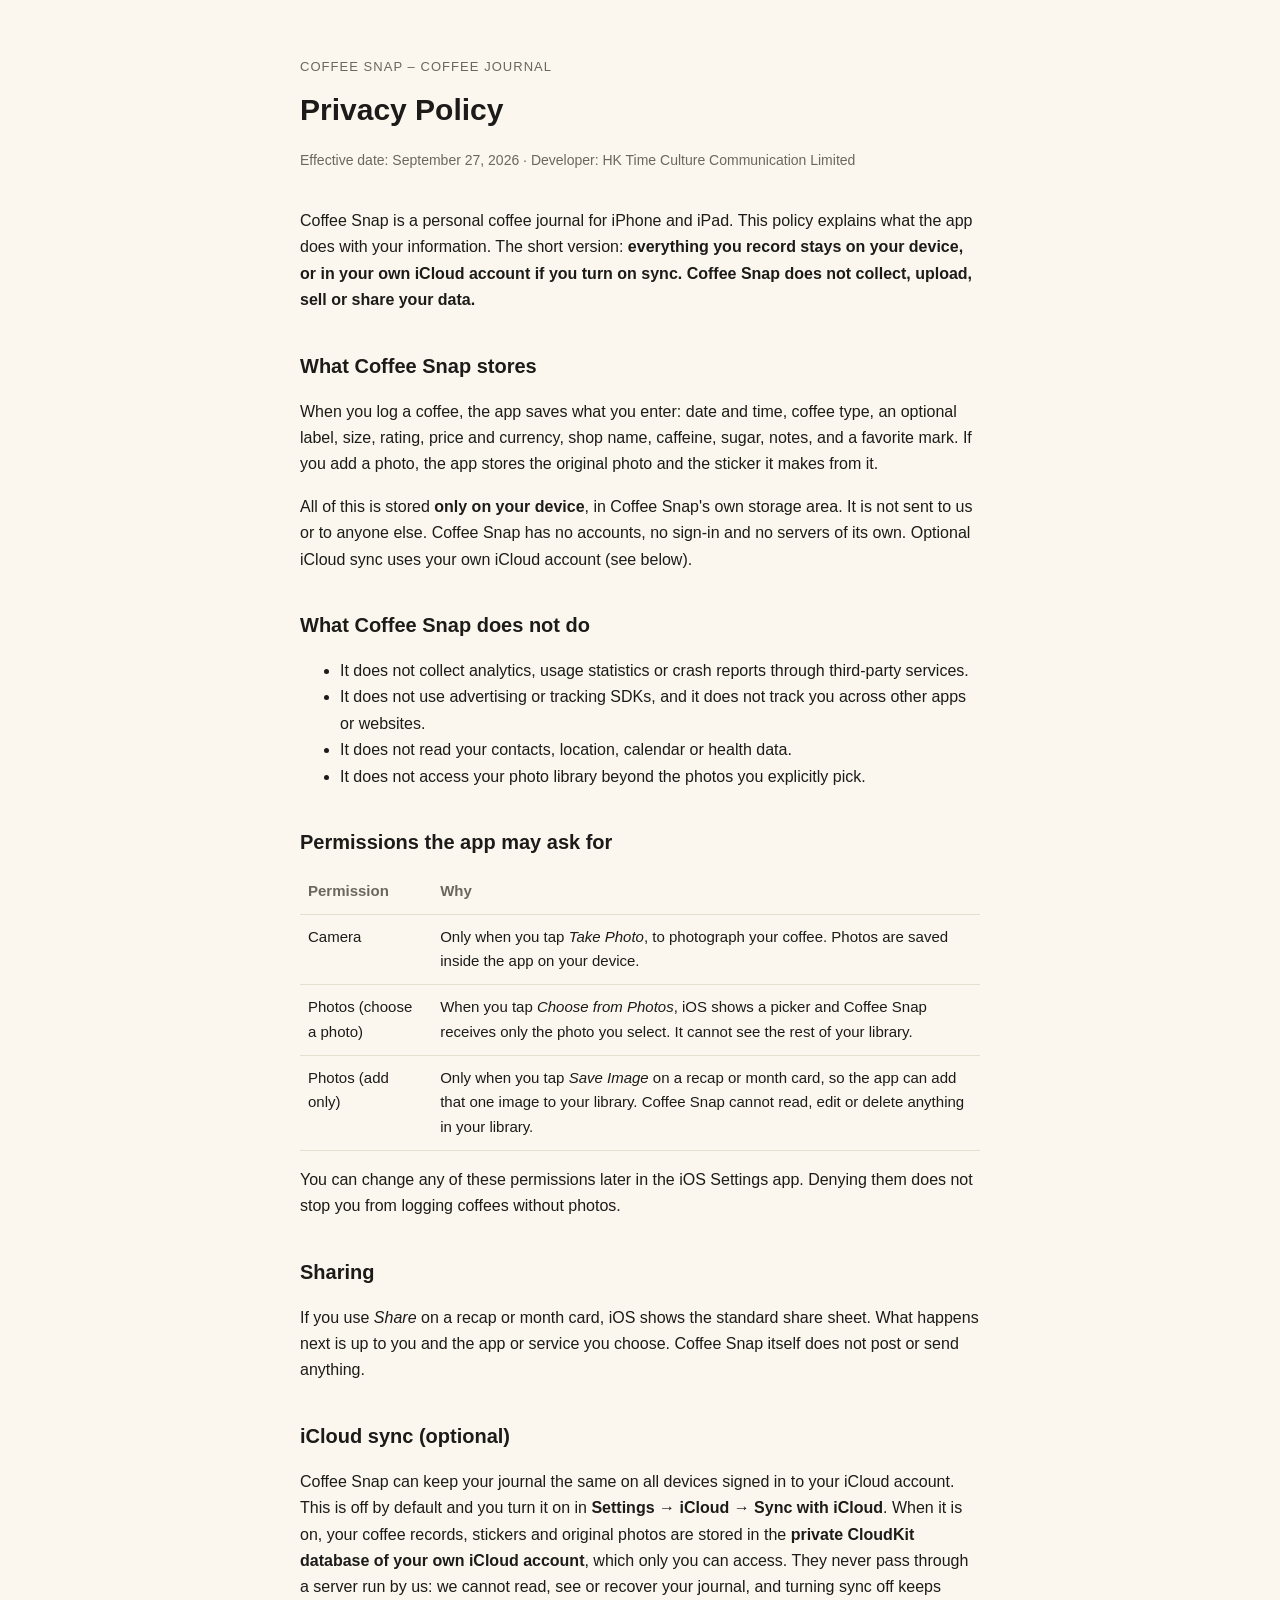
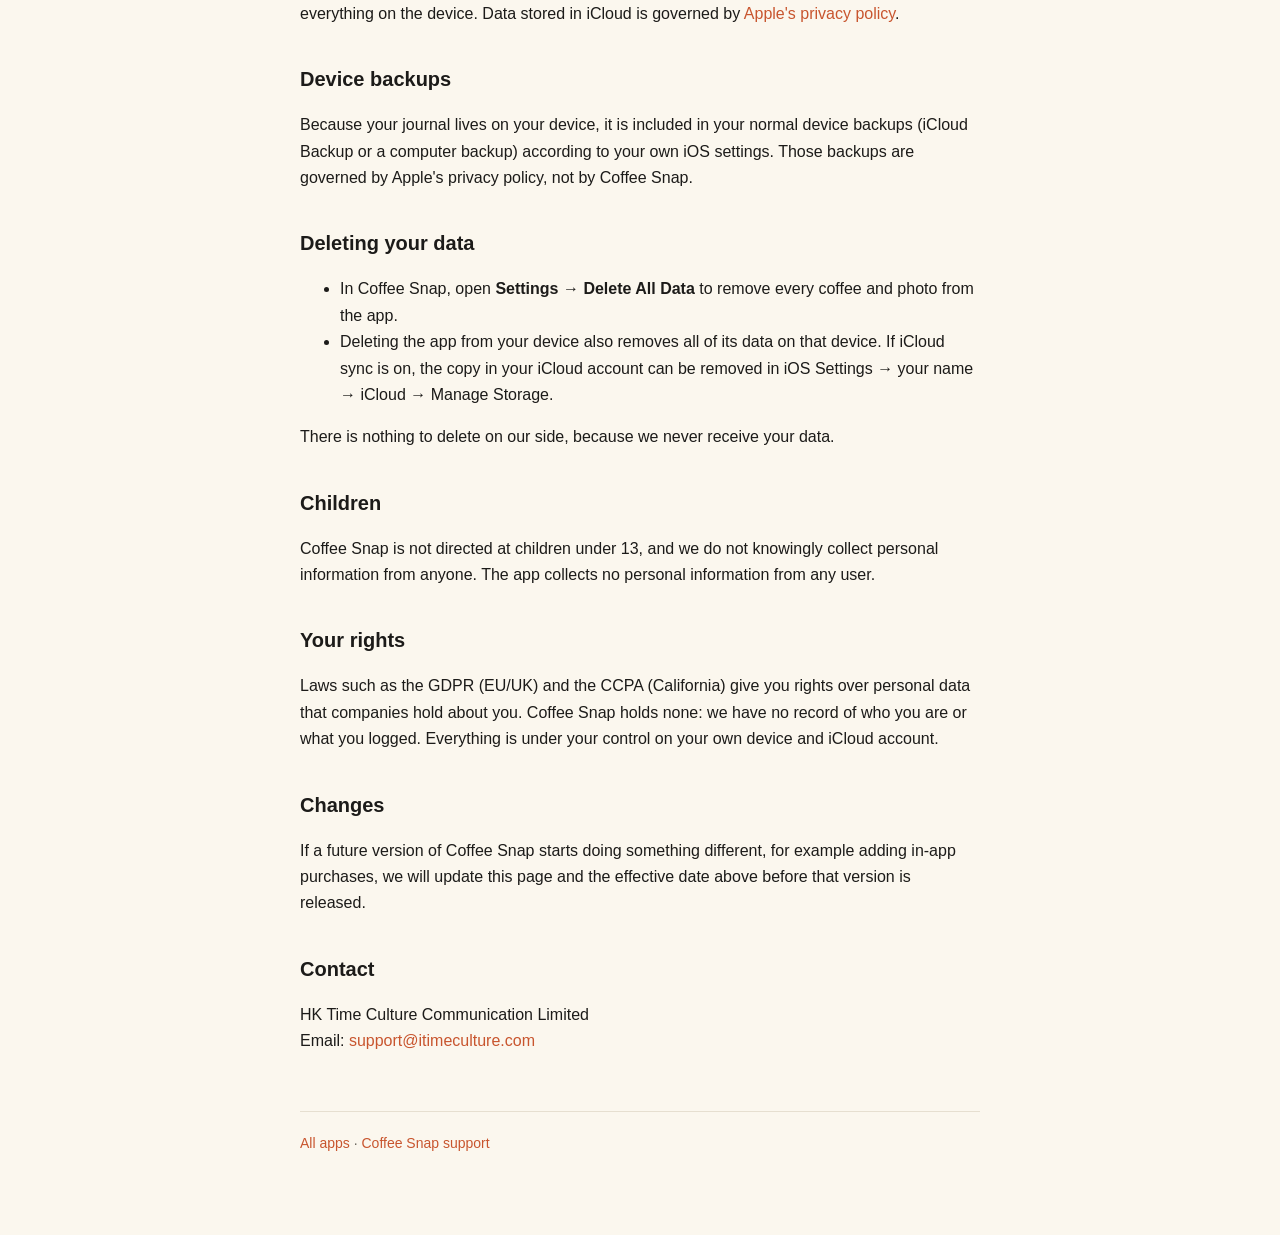
==== coffeesnap/privacy/index.html @ 166bed18 "Coffee Snap privacy policy and support page" ====
<!DOCTYPE html>
<html lang="en">
<head>
<meta charset="utf-8">
<meta name="viewport" content="width=device-width, initial-scale=1">
<title>Coffee Snap – Privacy Policy</title>
<link rel="stylesheet" href="/style.css">
</head>
<body>
<main>
  <header>
    <div class="brand">Coffee Snap – Coffee Journal</div>
    <h1>Privacy Policy</h1>
    <p class="meta">Effective date: September 27, 2026 · Developer: HK Time Culture Communication Limited</p>
  </header>

  <p>Coffee Snap is a personal coffee journal for iPhone and iPad. This policy explains what the app does with your information. The short version: <strong>everything you record stays on your device, or in your own iCloud account if you turn on sync. Coffee Snap does not collect, upload, sell or share your data.</strong></p>

  <h2>What Coffee Snap stores</h2>
  <p>When you log a coffee, the app saves what you enter: date and time, coffee type, an optional label, size, rating, price and currency, shop name, caffeine, sugar, notes, and a favorite mark. If you add a photo, the app stores the original photo and the sticker it makes from it.</p>
  <p>All of this is stored <strong>only on your device</strong>, in Coffee Snap's own storage area. It is not sent to us or to anyone else. Coffee Snap has no accounts, no sign-in and no servers of its own. Optional iCloud sync uses your own iCloud account (see below).</p>

  <h2>What Coffee Snap does not do</h2>
  <ul>
    <li>It does not collect analytics, usage statistics or crash reports through third-party services.</li>
    <li>It does not use advertising or tracking SDKs, and it does not track you across other apps or websites.</li>
    <li>It does not read your contacts, location, calendar or health data.</li>
    <li>It does not access your photo library beyond the photos you explicitly pick.</li>
  </ul>

  <h2>Permissions the app may ask for</h2>
  <table>
    <tr><th>Permission</th><th>Why</th></tr>
    <tr><td>Camera</td><td>Only when you tap <em>Take Photo</em>, to photograph your coffee. Photos are saved inside the app on your device.</td></tr>
    <tr><td>Photos (choose a photo)</td><td>When you tap <em>Choose from Photos</em>, iOS shows a picker and Coffee Snap receives only the photo you select. It cannot see the rest of your library.</td></tr>
    <tr><td>Photos (add only)</td><td>Only when you tap <em>Save Image</em> on a recap or month card, so the app can add that one image to your library. Coffee Snap cannot read, edit or delete anything in your library.</td></tr>
  </table>
  <p>You can change any of these permissions later in the iOS Settings app. Denying them does not stop you from logging coffees without photos.</p>

  <h2>Sharing</h2>
  <p>If you use <em>Share</em> on a recap or month card, iOS shows the standard share sheet. What happens next is up to you and the app or service you choose. Coffee Snap itself does not post or send anything.</p>

  <h2>iCloud sync (optional)</h2>
  <p>Coffee Snap can keep your journal the same on all devices signed in to your iCloud account. This is off by default and you turn it on in <strong>Settings → iCloud → Sync with iCloud</strong>. When it is on, your coffee records, stickers and original photos are stored in the <strong>private CloudKit database of your own iCloud account</strong>, which only you can access. They never pass through a server run by us: we cannot read, see or recover your journal, and turning sync off keeps everything on the device. Data stored in iCloud is governed by <a href="https://www.apple.com/legal/privacy/">Apple's privacy policy</a>.</p>

  <h2>Device backups</h2>
  <p>Because your journal lives on your device, it is included in your normal device backups (iCloud Backup or a computer backup) according to your own iOS settings. Those backups are governed by Apple's privacy policy, not by Coffee Snap.</p>

  <h2>Deleting your data</h2>
  <ul>
    <li>In Coffee Snap, open <strong>Settings → Delete All Data</strong> to remove every coffee and photo from the app.</li>
    <li>Deleting the app from your device also removes all of its data on that device. If iCloud sync is on, the copy in your iCloud account can be removed in iOS Settings → your name → iCloud → Manage Storage.</li>
  </ul>
  <p>There is nothing to delete on our side, because we never receive your data.</p>

  <h2>Children</h2>
  <p>Coffee Snap is not directed at children under 13, and we do not knowingly collect personal information from anyone. The app collects no personal information from any user.</p>

  <h2>Your rights</h2>
  <p>Laws such as the GDPR (EU/UK) and the CCPA (California) give you rights over personal data that companies hold about you. Coffee Snap holds none: we have no record of who you are or what you logged. Everything is under your control on your own device and iCloud account.</p>

  <h2>Changes</h2>
  <p>If a future version of Coffee Snap starts doing something different, for example adding in-app purchases, we will update this page and the effective date above before that version is released.</p>

  <h2>Contact</h2>
  <p>HK Time Culture Communication Limited<br>Email: <a href="mailto:support@itimeculture.com">support@itimeculture.com</a></p>

  <footer><a href="/">All apps</a> · <a href="/coffeesnap/support/">Coffee Snap support</a></footer>
</main>
</body>
</html>
---- style.css ----
:root { --bg:#fbf7ee; --ink:#1c1b19; --muted:#6b675f; --line:#e6dfd0; --accent:#c8552e; }
* { box-sizing:border-box; }
body { margin:0; background:var(--bg); color:var(--ink); font:16px/1.65 -apple-system, BlinkMacSystemFont, "Segoe UI", Helvetica, Arial, sans-serif; }
main { max-width:720px; margin:0 auto; padding:56px 20px 80px; }
header { margin-bottom:36px; }
header .brand { font-size:13px; letter-spacing:.08em; text-transform:uppercase; color:var(--muted); }
h1 { font-size:30px; margin:8px 0 6px; }
h2 { font-size:20px; margin:36px 0 10px; }
p, li { color:var(--ink); }
.meta { color:var(--muted); font-size:14px; }
a { color:var(--accent); text-decoration:none; }
a:hover { text-decoration:underline; }
table { border-collapse:collapse; width:100%; font-size:15px; }
th, td { text-align:left; padding:10px 8px; border-bottom:1px solid var(--line); vertical-align:top; }
th { color:var(--muted); font-weight:600; }
footer { margin-top:56px; padding-top:20px; border-top:1px solid var(--line); color:var(--muted); font-size:14px; }
.card { border:1px solid var(--line); border-radius:12px; padding:18px 20px; margin:14px 0; background:#fff9; }
@media (prefers-color-scheme: dark) {
  :root { --bg:#121212; --ink:#ececec; --muted:#9a9a9a; --line:#2a2a2a; --accent:#f09c62; }
  .card { background:#1a1a1a; }
}
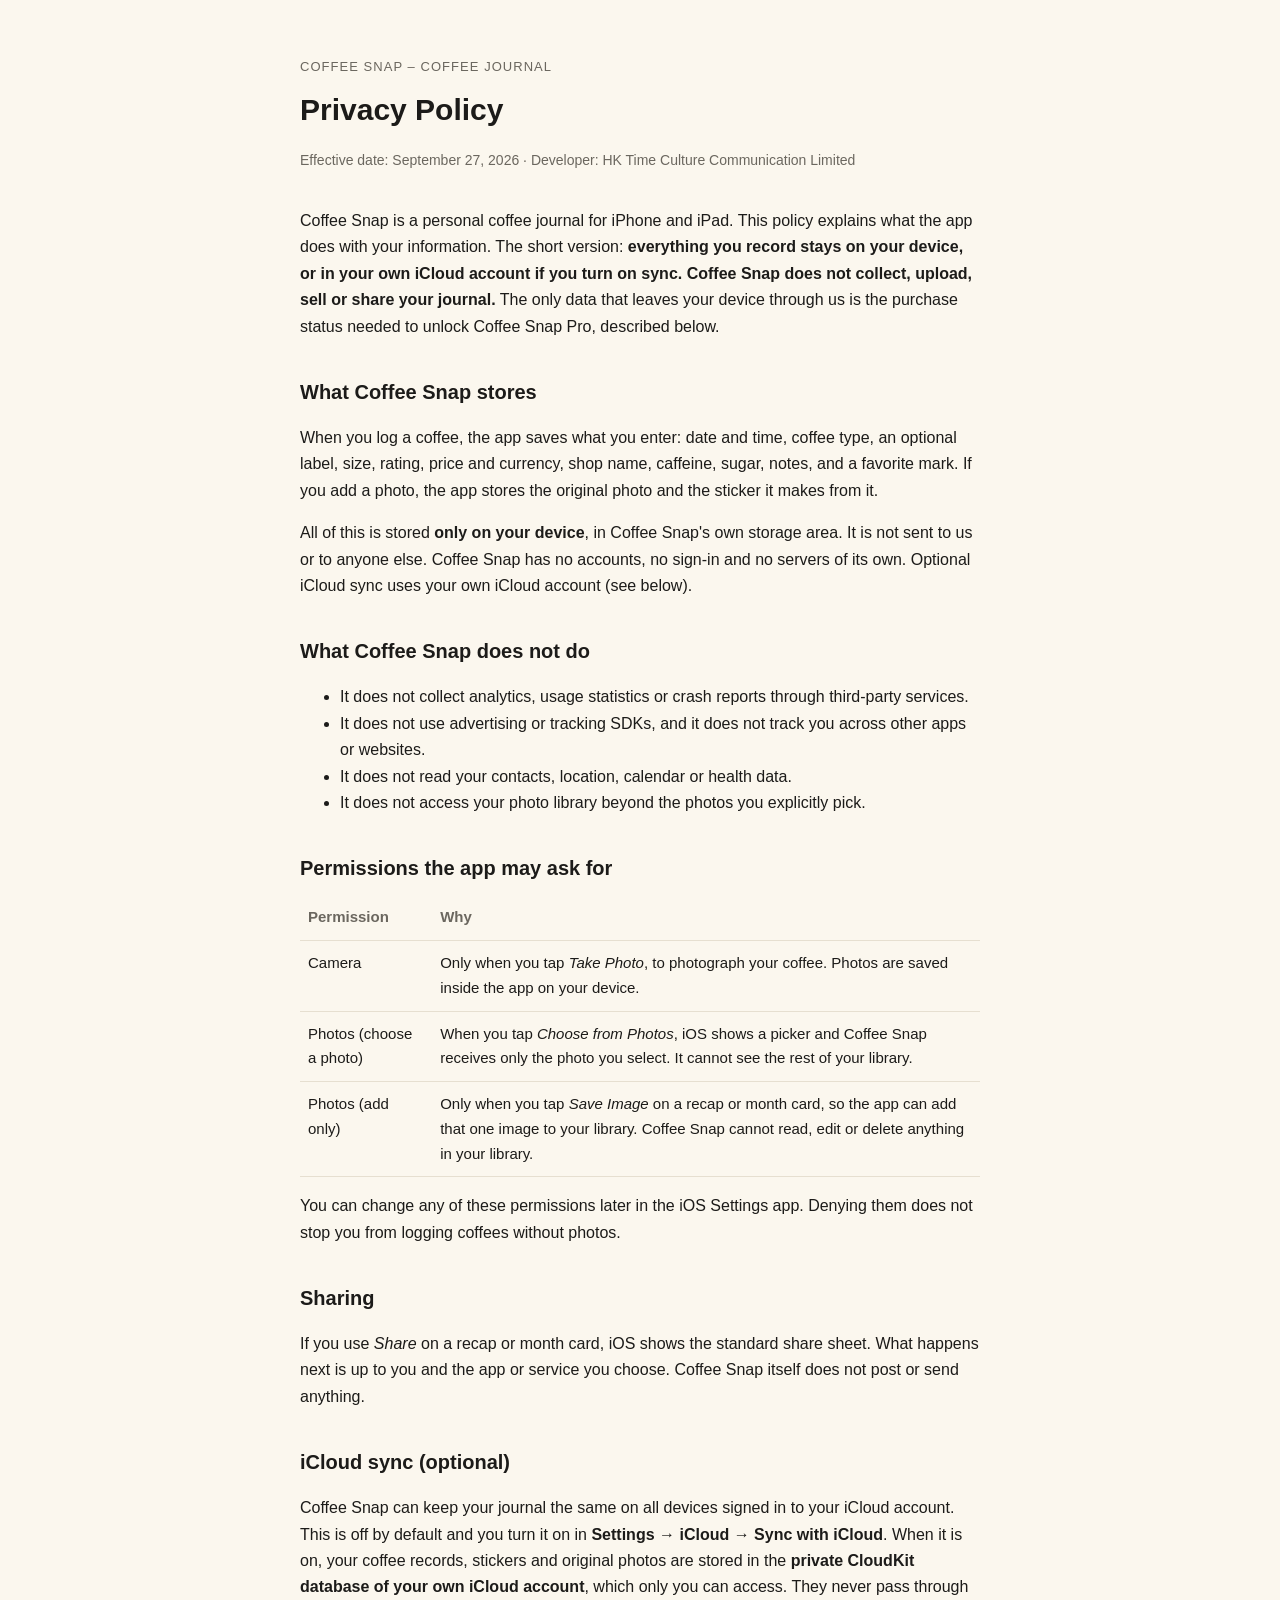
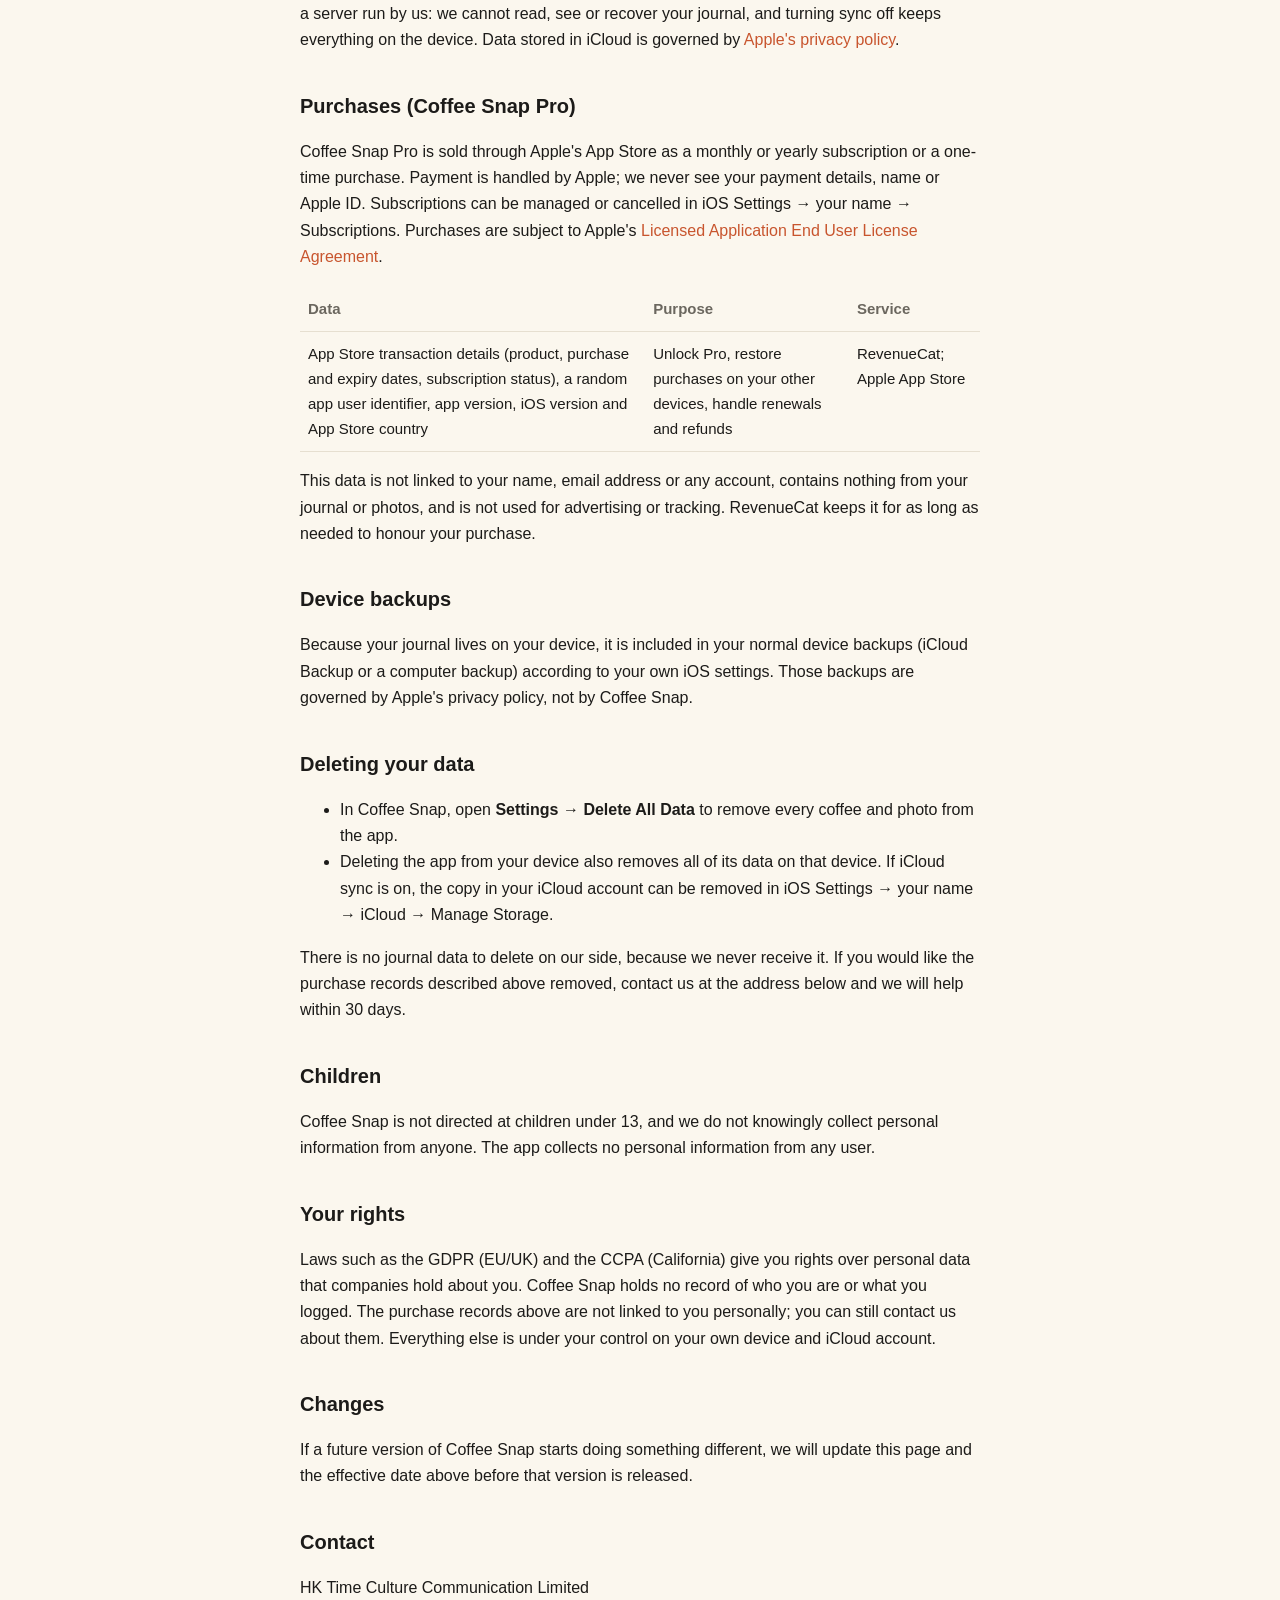
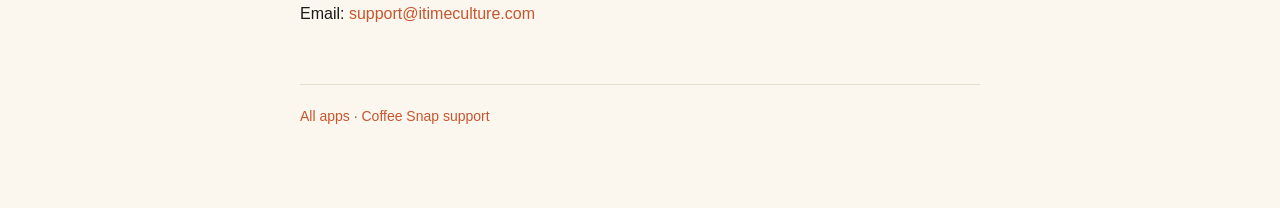
==== commit c136516c: "Coffee Snap: purchases section in privacy policy, Pro questions on support page" ====
--- a/coffeesnap/privacy/index.html
+++ b/coffeesnap/privacy/index.html
@@ -14,7 +14,7 @@
     <p class="meta">Effective date: September 27, 2026 · Developer: HK Time Culture Communication Limited</p>
   </header>
 
-  <p>Coffee Snap is a personal coffee journal for iPhone and iPad. This policy explains what the app does with your information. The short version: <strong>everything you record stays on your device, or in your own iCloud account if you turn on sync. Coffee Snap does not collect, upload, sell or share your data.</strong></p>
+  <p>Coffee Snap is a personal coffee journal for iPhone and iPad. This policy explains what the app does with your information. The short version: <strong>everything you record stays on your device, or in your own iCloud account if you turn on sync. Coffee Snap does not collect, upload, sell or share your journal.</strong> The only data that leaves your device through us is the purchase status needed to unlock Coffee Snap Pro, described below.</p>
 
   <h2>What Coffee Snap stores</h2>
   <p>When you log a coffee, the app saves what you enter: date and time, coffee type, an optional label, size, rating, price and currency, shop name, caffeine, sugar, notes, and a favorite mark. If you add a photo, the app stores the original photo and the sticker it makes from it.</p>
@@ -43,6 +43,14 @@
   <h2>iCloud sync (optional)</h2>
   <p>Coffee Snap can keep your journal the same on all devices signed in to your iCloud account. This is off by default and you turn it on in <strong>Settings → iCloud → Sync with iCloud</strong>. When it is on, your coffee records, stickers and original photos are stored in the <strong>private CloudKit database of your own iCloud account</strong>, which only you can access. They never pass through a server run by us: we cannot read, see or recover your journal, and turning sync off keeps everything on the device. Data stored in iCloud is governed by <a href="https://www.apple.com/legal/privacy/">Apple's privacy policy</a>.</p>
 
+  <h2>Purchases (Coffee Snap Pro)</h2>
+  <p>Coffee Snap Pro is sold through Apple's App Store as a monthly or yearly subscription or a one-time purchase. Payment is handled by Apple; we never see your payment details, name or Apple ID. Subscriptions can be managed or cancelled in iOS Settings → your name → Subscriptions. Purchases are subject to Apple's <a href="https://www.apple.com/legal/internet-services/itunes/dev/stdeula/">Licensed Application End User License Agreement</a>.</p>
+  <table>
+    <tr><th>Data</th><th>Purpose</th><th>Service</th></tr>
+    <tr><td>App Store transaction details (product, purchase and expiry dates, subscription status), a random app user identifier, app version, iOS version and App Store country</td><td>Unlock Pro, restore purchases on your other devices, handle renewals and refunds</td><td>RevenueCat; Apple App Store</td></tr>
+  </table>
+  <p>This data is not linked to your name, email address or any account, contains nothing from your journal or photos, and is not used for advertising or tracking. RevenueCat keeps it for as long as needed to honour your purchase.</p>
+
   <h2>Device backups</h2>
   <p>Because your journal lives on your device, it is included in your normal device backups (iCloud Backup or a computer backup) according to your own iOS settings. Those backups are governed by Apple's privacy policy, not by Coffee Snap.</p>
 
@@ -51,16 +59,16 @@
     <li>In Coffee Snap, open <strong>Settings → Delete All Data</strong> to remove every coffee and photo from the app.</li>
     <li>Deleting the app from your device also removes all of its data on that device. If iCloud sync is on, the copy in your iCloud account can be removed in iOS Settings → your name → iCloud → Manage Storage.</li>
   </ul>
-  <p>There is nothing to delete on our side, because we never receive your data.</p>
+  <p>There is no journal data to delete on our side, because we never receive it. If you would like the purchase records described above removed, contact us at the address below and we will help within 30 days.</p>
 
   <h2>Children</h2>
   <p>Coffee Snap is not directed at children under 13, and we do not knowingly collect personal information from anyone. The app collects no personal information from any user.</p>
 
   <h2>Your rights</h2>
-  <p>Laws such as the GDPR (EU/UK) and the CCPA (California) give you rights over personal data that companies hold about you. Coffee Snap holds none: we have no record of who you are or what you logged. Everything is under your control on your own device and iCloud account.</p>
+  <p>Laws such as the GDPR (EU/UK) and the CCPA (California) give you rights over personal data that companies hold about you. Coffee Snap holds no record of who you are or what you logged. The purchase records above are not linked to you personally; you can still contact us about them. Everything else is under your control on your own device and iCloud account.</p>
 
   <h2>Changes</h2>
-  <p>If a future version of Coffee Snap starts doing something different, for example adding in-app purchases, we will update this page and the effective date above before that version is released.</p>
+  <p>If a future version of Coffee Snap starts doing something different, we will update this page and the effective date above before that version is released.</p>
 
   <h2>Contact</h2>
   <p>HK Time Culture Communication Limited<br>Email: <a href="mailto:support@itimeculture.com">support@itimeculture.com</a></p>
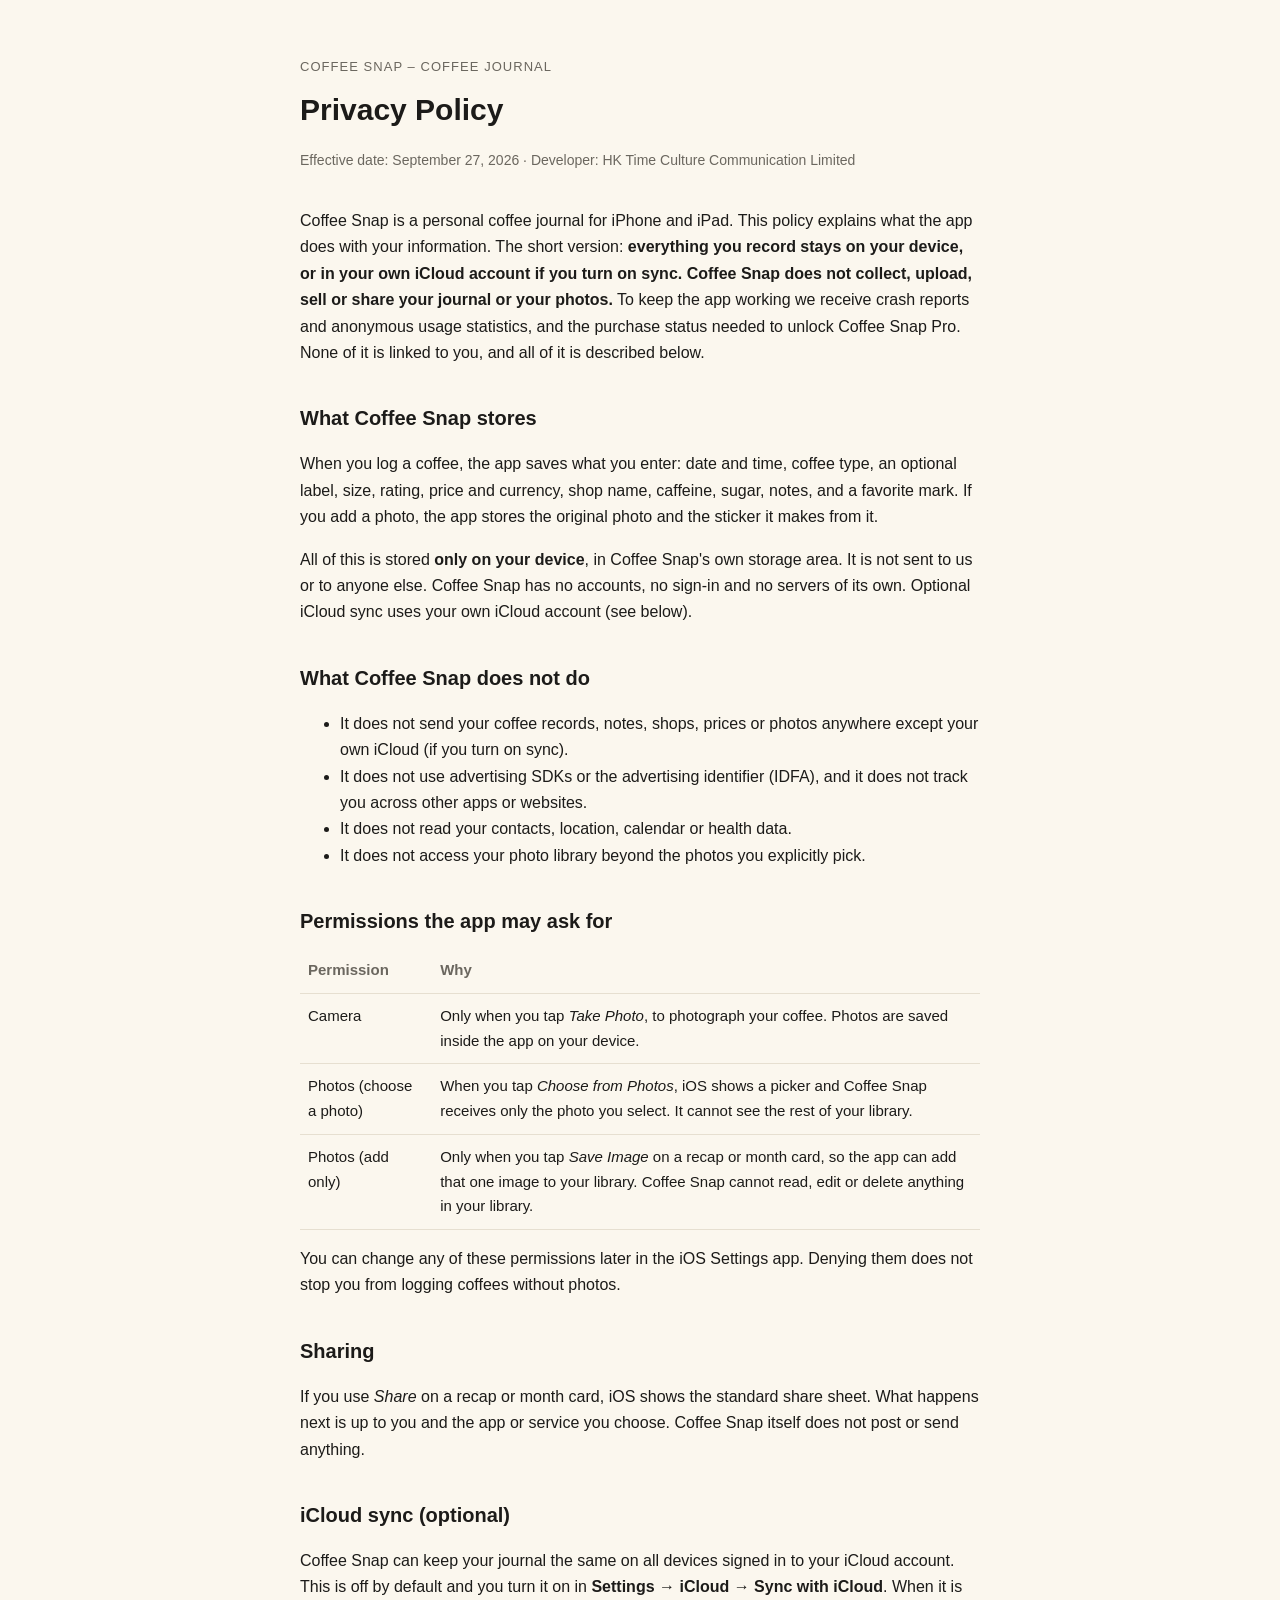
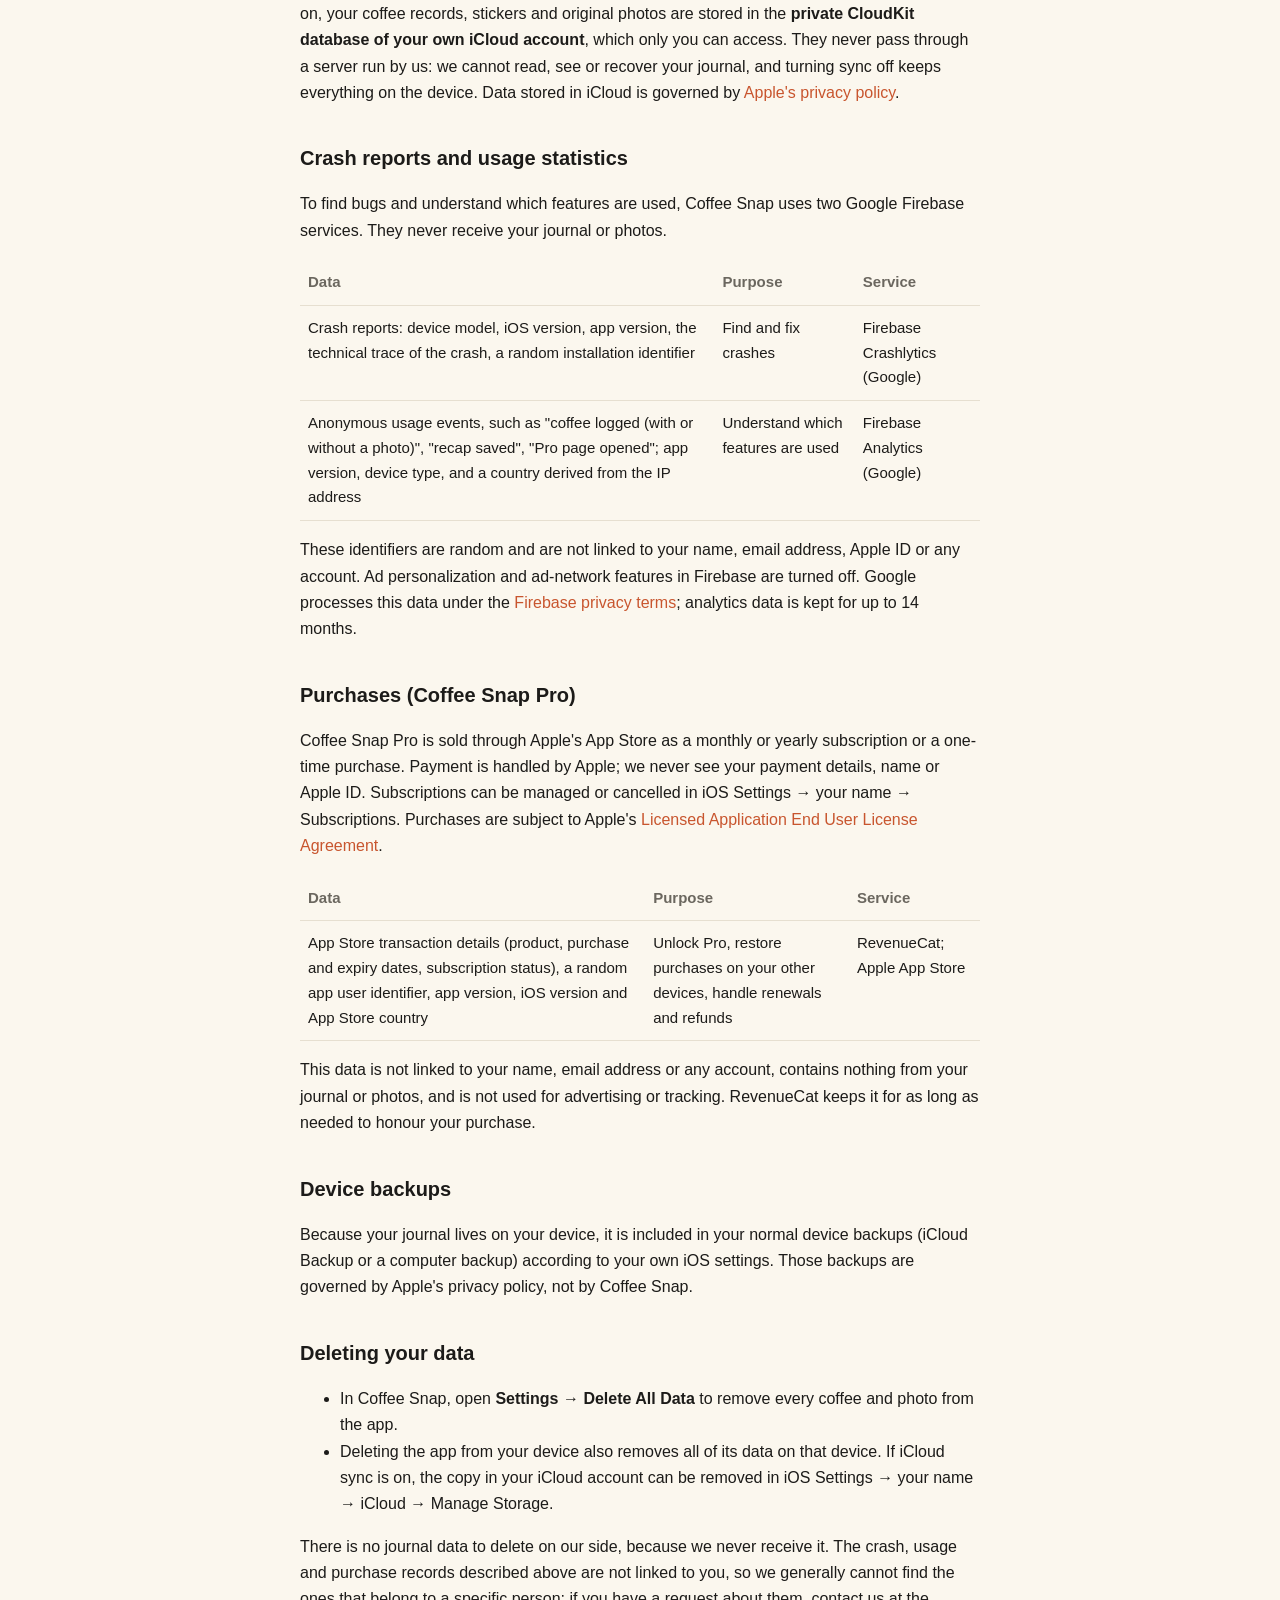
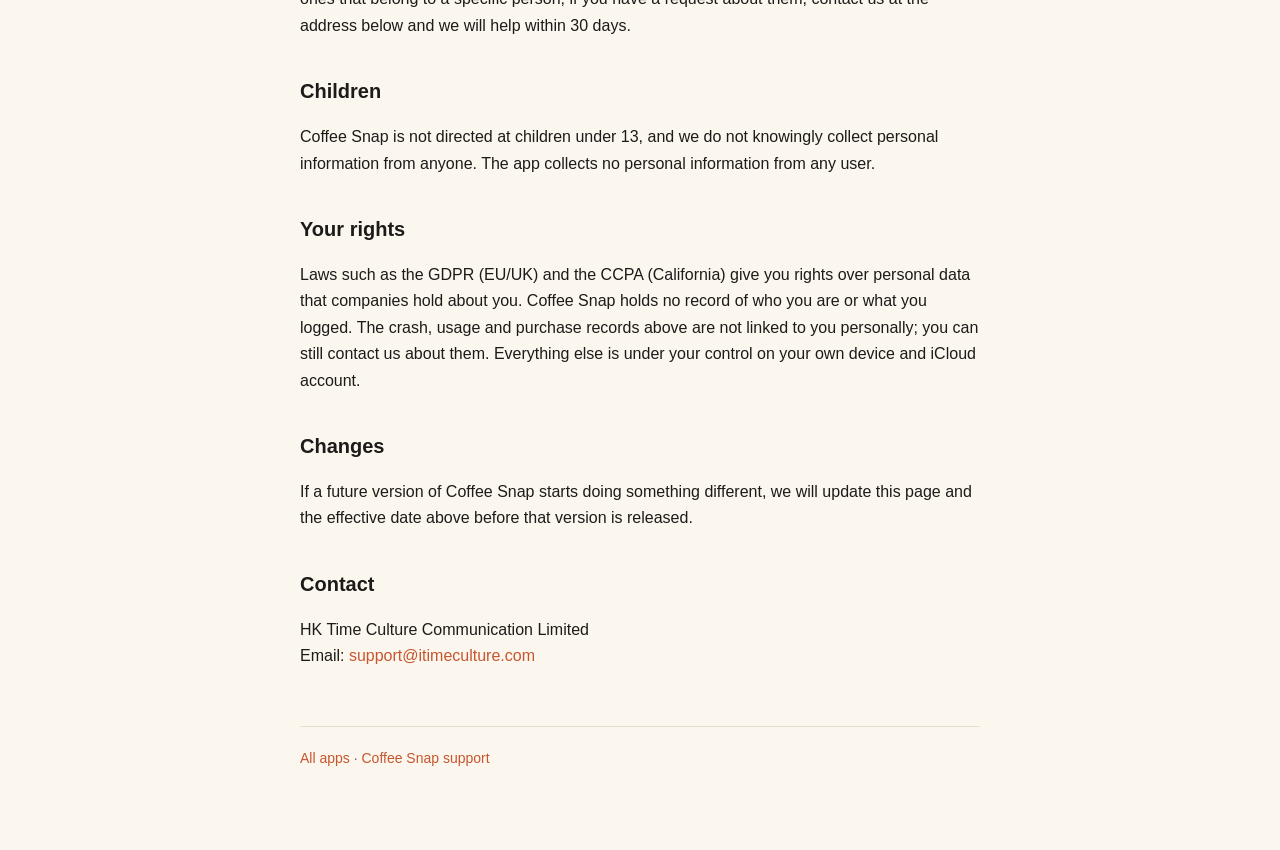
==== commit 943d07b2: "Coffee Snap privacy policy: crash reports and usage statistics (Firebase Crashlytics + Analytics)" ====
--- a/coffeesnap/privacy/index.html
+++ b/coffeesnap/privacy/index.html
@@ -14,7 +14,7 @@
     <p class="meta">Effective date: September 27, 2026 · Developer: HK Time Culture Communication Limited</p>
   </header>
 
-  <p>Coffee Snap is a personal coffee journal for iPhone and iPad. This policy explains what the app does with your information. The short version: <strong>everything you record stays on your device, or in your own iCloud account if you turn on sync. Coffee Snap does not collect, upload, sell or share your journal.</strong> The only data that leaves your device through us is the purchase status needed to unlock Coffee Snap Pro, described below.</p>
+  <p>Coffee Snap is a personal coffee journal for iPhone and iPad. This policy explains what the app does with your information. The short version: <strong>everything you record stays on your device, or in your own iCloud account if you turn on sync. Coffee Snap does not collect, upload, sell or share your journal or your photos.</strong> To keep the app working we receive crash reports and anonymous usage statistics, and the purchase status needed to unlock Coffee Snap Pro. None of it is linked to you, and all of it is described below.</p>
 
   <h2>What Coffee Snap stores</h2>
   <p>When you log a coffee, the app saves what you enter: date and time, coffee type, an optional label, size, rating, price and currency, shop name, caffeine, sugar, notes, and a favorite mark. If you add a photo, the app stores the original photo and the sticker it makes from it.</p>
@@ -22,8 +22,8 @@
 
   <h2>What Coffee Snap does not do</h2>
   <ul>
-    <li>It does not collect analytics, usage statistics or crash reports through third-party services.</li>
-    <li>It does not use advertising or tracking SDKs, and it does not track you across other apps or websites.</li>
+    <li>It does not send your coffee records, notes, shops, prices or photos anywhere except your own iCloud (if you turn on sync).</li>
+    <li>It does not use advertising SDKs or the advertising identifier (IDFA), and it does not track you across other apps or websites.</li>
     <li>It does not read your contacts, location, calendar or health data.</li>
     <li>It does not access your photo library beyond the photos you explicitly pick.</li>
   </ul>
@@ -43,6 +43,15 @@
   <h2>iCloud sync (optional)</h2>
   <p>Coffee Snap can keep your journal the same on all devices signed in to your iCloud account. This is off by default and you turn it on in <strong>Settings → iCloud → Sync with iCloud</strong>. When it is on, your coffee records, stickers and original photos are stored in the <strong>private CloudKit database of your own iCloud account</strong>, which only you can access. They never pass through a server run by us: we cannot read, see or recover your journal, and turning sync off keeps everything on the device. Data stored in iCloud is governed by <a href="https://www.apple.com/legal/privacy/">Apple's privacy policy</a>.</p>
 
+  <h2>Crash reports and usage statistics</h2>
+  <p>To find bugs and understand which features are used, Coffee Snap uses two Google Firebase services. They never receive your journal or photos.</p>
+  <table>
+    <tr><th>Data</th><th>Purpose</th><th>Service</th></tr>
+    <tr><td>Crash reports: device model, iOS version, app version, the technical trace of the crash, a random installation identifier</td><td>Find and fix crashes</td><td>Firebase Crashlytics (Google)</td></tr>
+    <tr><td>Anonymous usage events, such as "coffee logged (with or without a photo)", "recap saved", "Pro page opened"; app version, device type, and a country derived from the IP address</td><td>Understand which features are used</td><td>Firebase Analytics (Google)</td></tr>
+  </table>
+  <p>These identifiers are random and are not linked to your name, email address, Apple ID or any account. Ad personalization and ad-network features in Firebase are turned off. Google processes this data under the <a href="https://firebase.google.com/support/privacy">Firebase privacy terms</a>; analytics data is kept for up to 14 months.</p>
+
   <h2>Purchases (Coffee Snap Pro)</h2>
   <p>Coffee Snap Pro is sold through Apple's App Store as a monthly or yearly subscription or a one-time purchase. Payment is handled by Apple; we never see your payment details, name or Apple ID. Subscriptions can be managed or cancelled in iOS Settings → your name → Subscriptions. Purchases are subject to Apple's <a href="https://www.apple.com/legal/internet-services/itunes/dev/stdeula/">Licensed Application End User License Agreement</a>.</p>
   <table>
@@ -59,13 +68,13 @@
     <li>In Coffee Snap, open <strong>Settings → Delete All Data</strong> to remove every coffee and photo from the app.</li>
     <li>Deleting the app from your device also removes all of its data on that device. If iCloud sync is on, the copy in your iCloud account can be removed in iOS Settings → your name → iCloud → Manage Storage.</li>
   </ul>
-  <p>There is no journal data to delete on our side, because we never receive it. If you would like the purchase records described above removed, contact us at the address below and we will help within 30 days.</p>
+  <p>There is no journal data to delete on our side, because we never receive it. The crash, usage and purchase records described above are not linked to you, so we generally cannot find the ones that belong to a specific person; if you have a request about them, contact us at the address below and we will help within 30 days.</p>
 
   <h2>Children</h2>
   <p>Coffee Snap is not directed at children under 13, and we do not knowingly collect personal information from anyone. The app collects no personal information from any user.</p>
 
   <h2>Your rights</h2>
-  <p>Laws such as the GDPR (EU/UK) and the CCPA (California) give you rights over personal data that companies hold about you. Coffee Snap holds no record of who you are or what you logged. The purchase records above are not linked to you personally; you can still contact us about them. Everything else is under your control on your own device and iCloud account.</p>
+  <p>Laws such as the GDPR (EU/UK) and the CCPA (California) give you rights over personal data that companies hold about you. Coffee Snap holds no record of who you are or what you logged. The crash, usage and purchase records above are not linked to you personally; you can still contact us about them. Everything else is under your control on your own device and iCloud account.</p>
 
   <h2>Changes</h2>
   <p>If a future version of Coffee Snap starts doing something different, we will update this page and the effective date above before that version is released.</p>
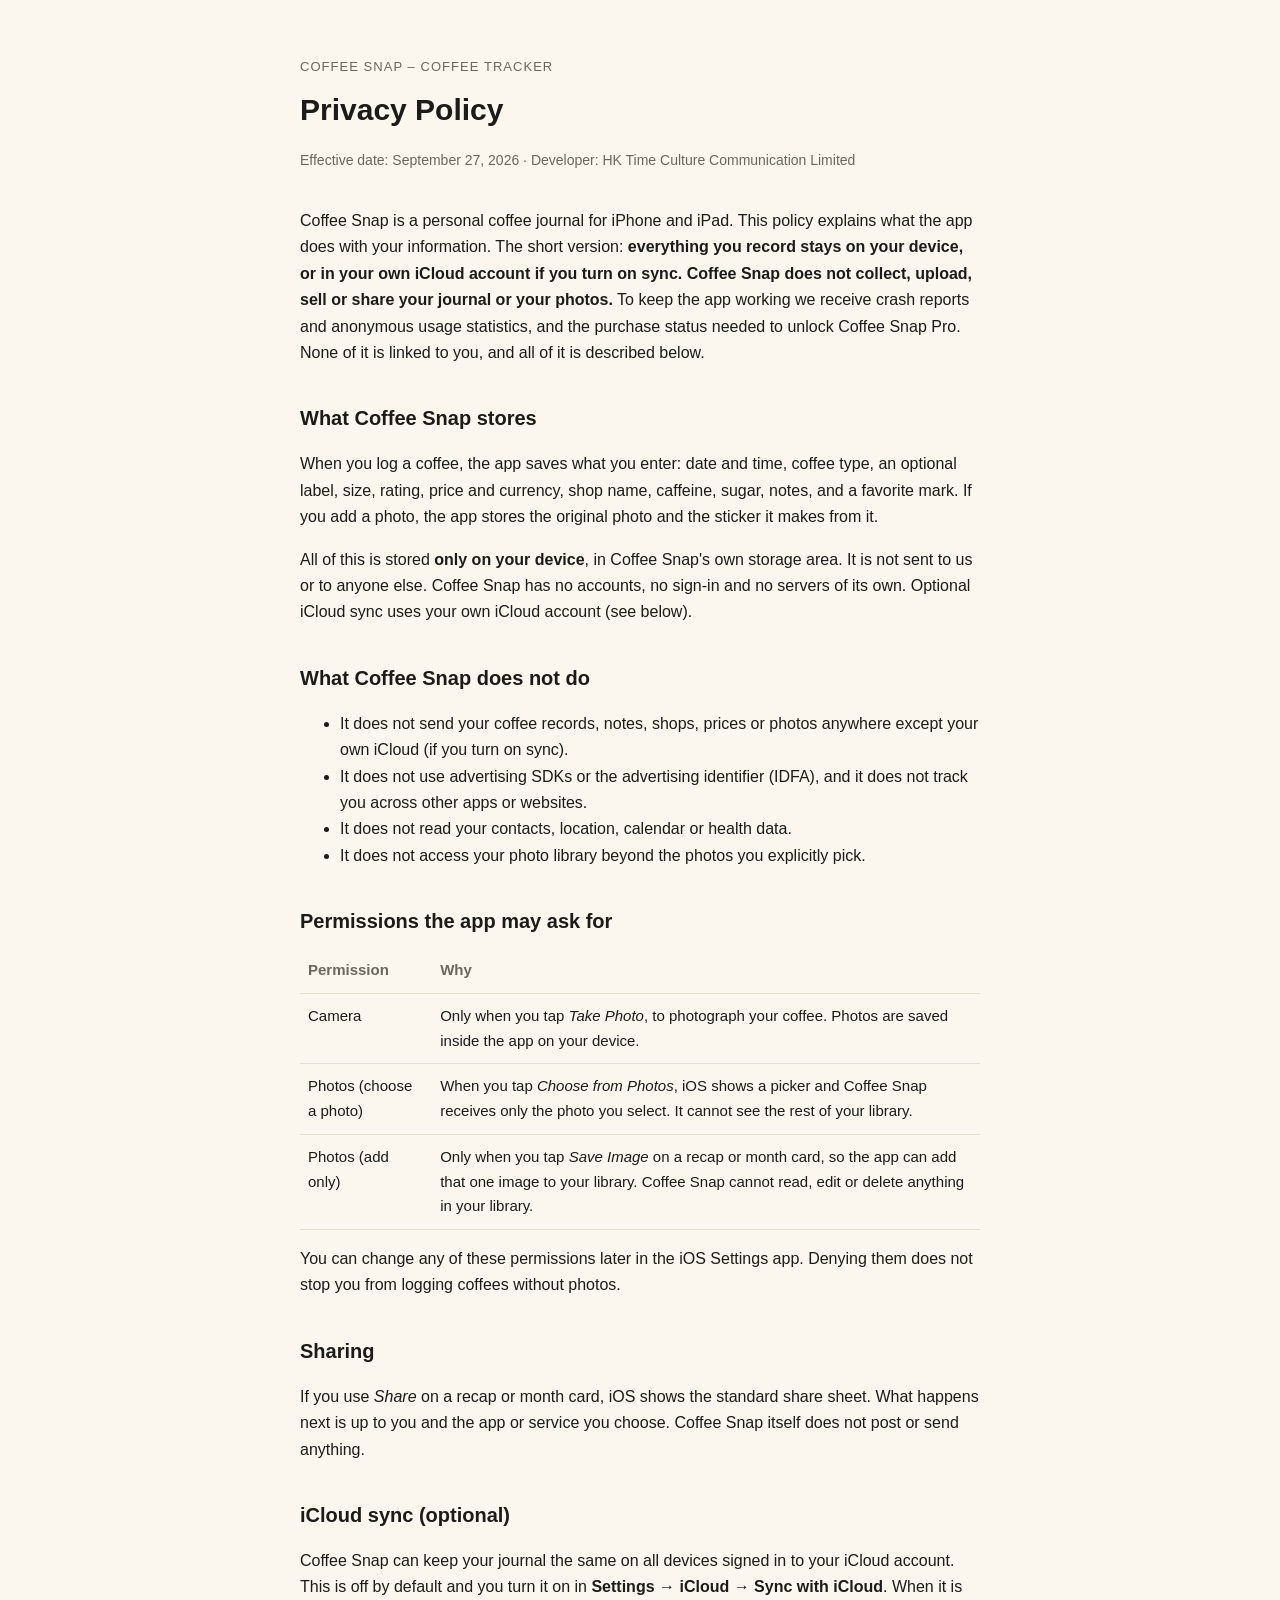
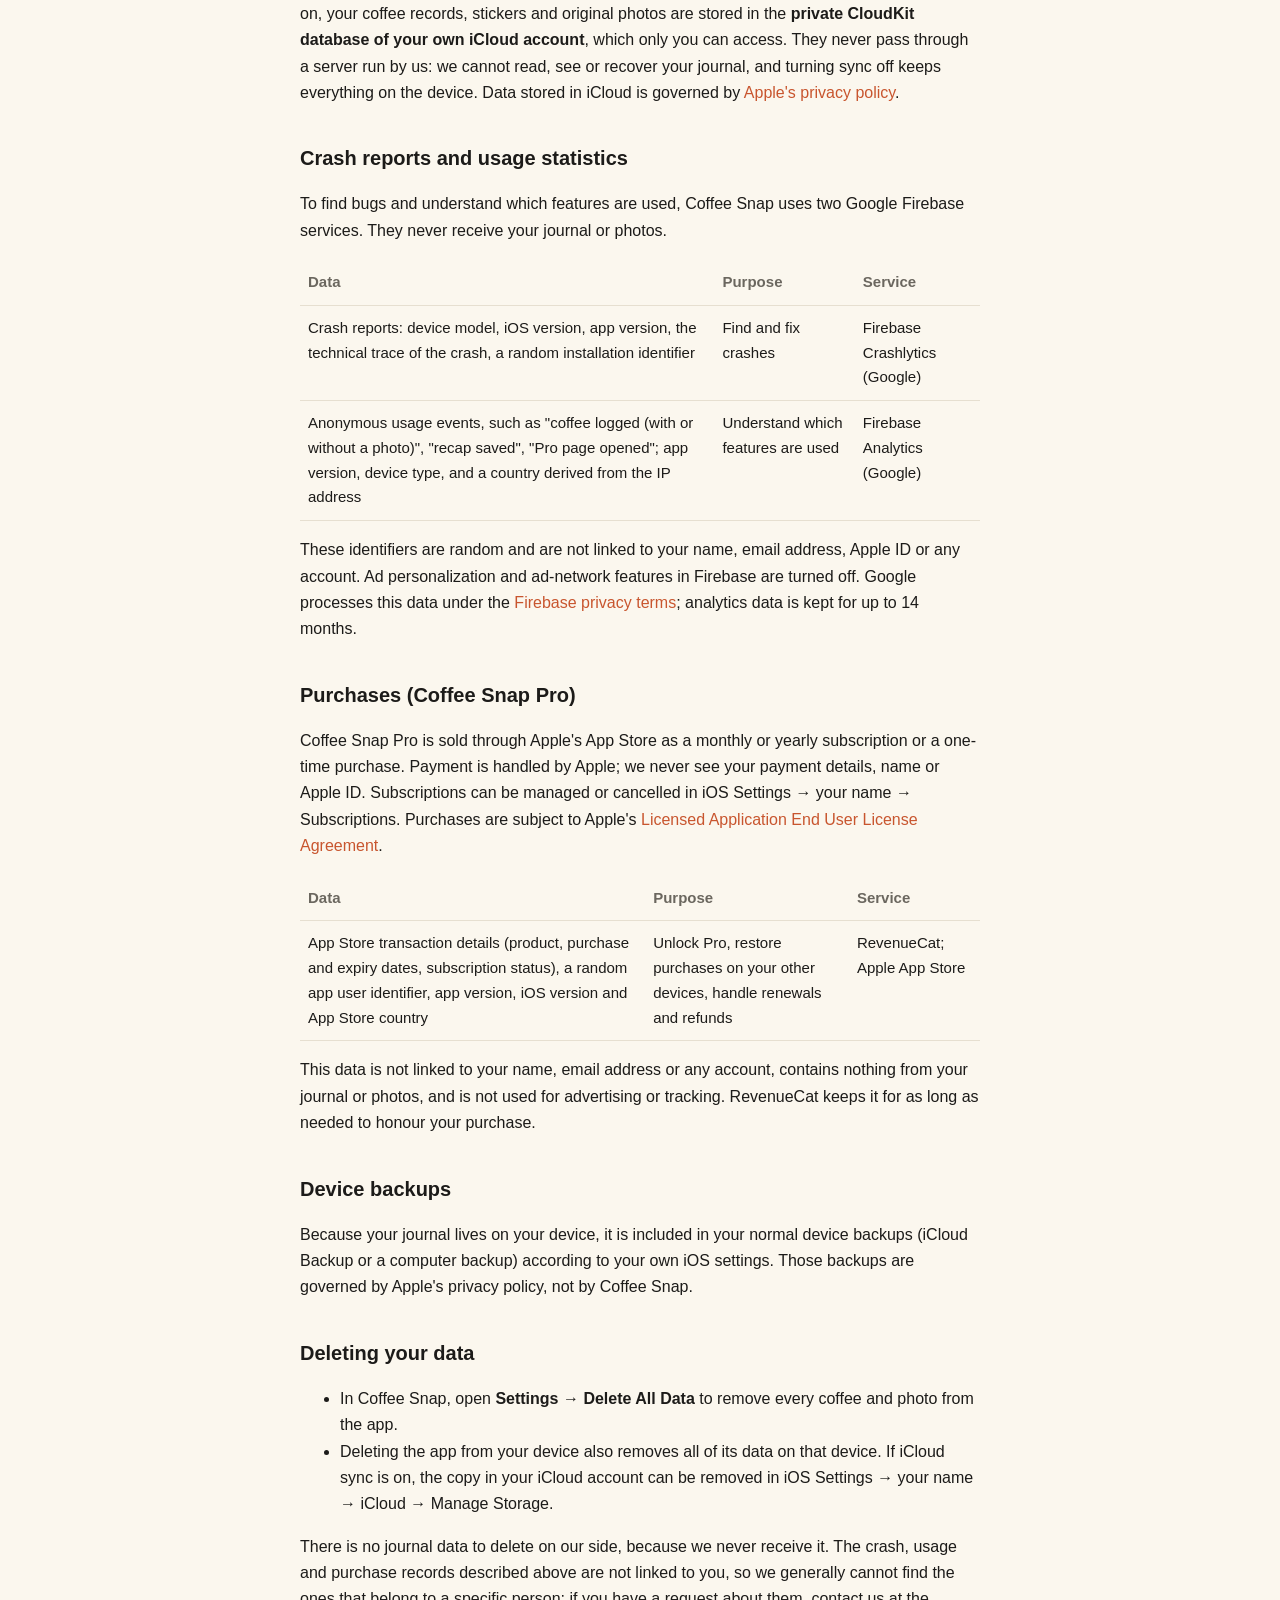
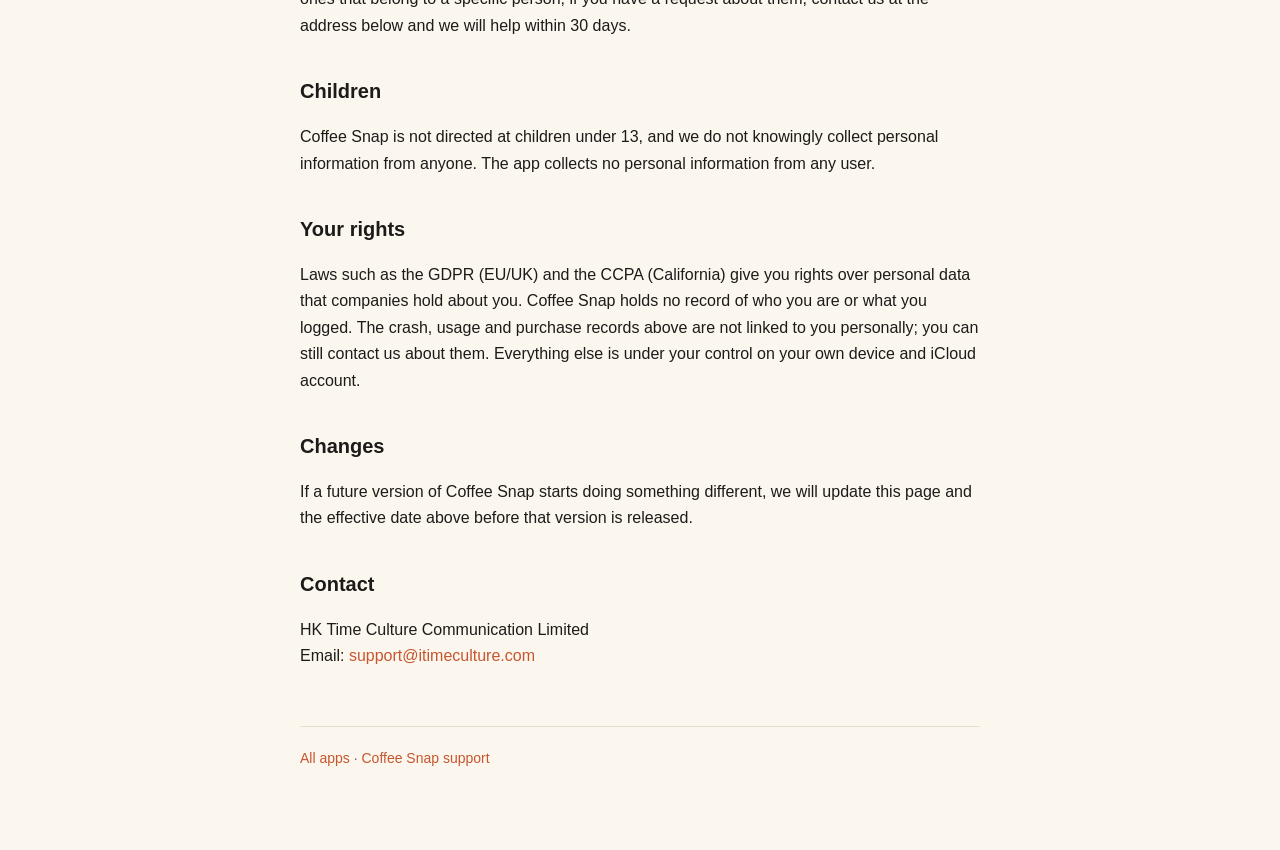
==== commit a0eca2df: "Coffee Snap: App Store title and subtitle (Coffee Tracker · Diary, Stickers & Recaps)" ====
--- a/coffeesnap/privacy/index.html
+++ b/coffeesnap/privacy/index.html
@@ -9,7 +9,7 @@
 <body>
 <main>
   <header>
-    <div class="brand">Coffee Snap – Coffee Journal</div>
+    <div class="brand">Coffee Snap – Coffee Tracker</div>
     <h1>Privacy Policy</h1>
     <p class="meta">Effective date: September 27, 2026 · Developer: HK Time Culture Communication Limited</p>
   </header>
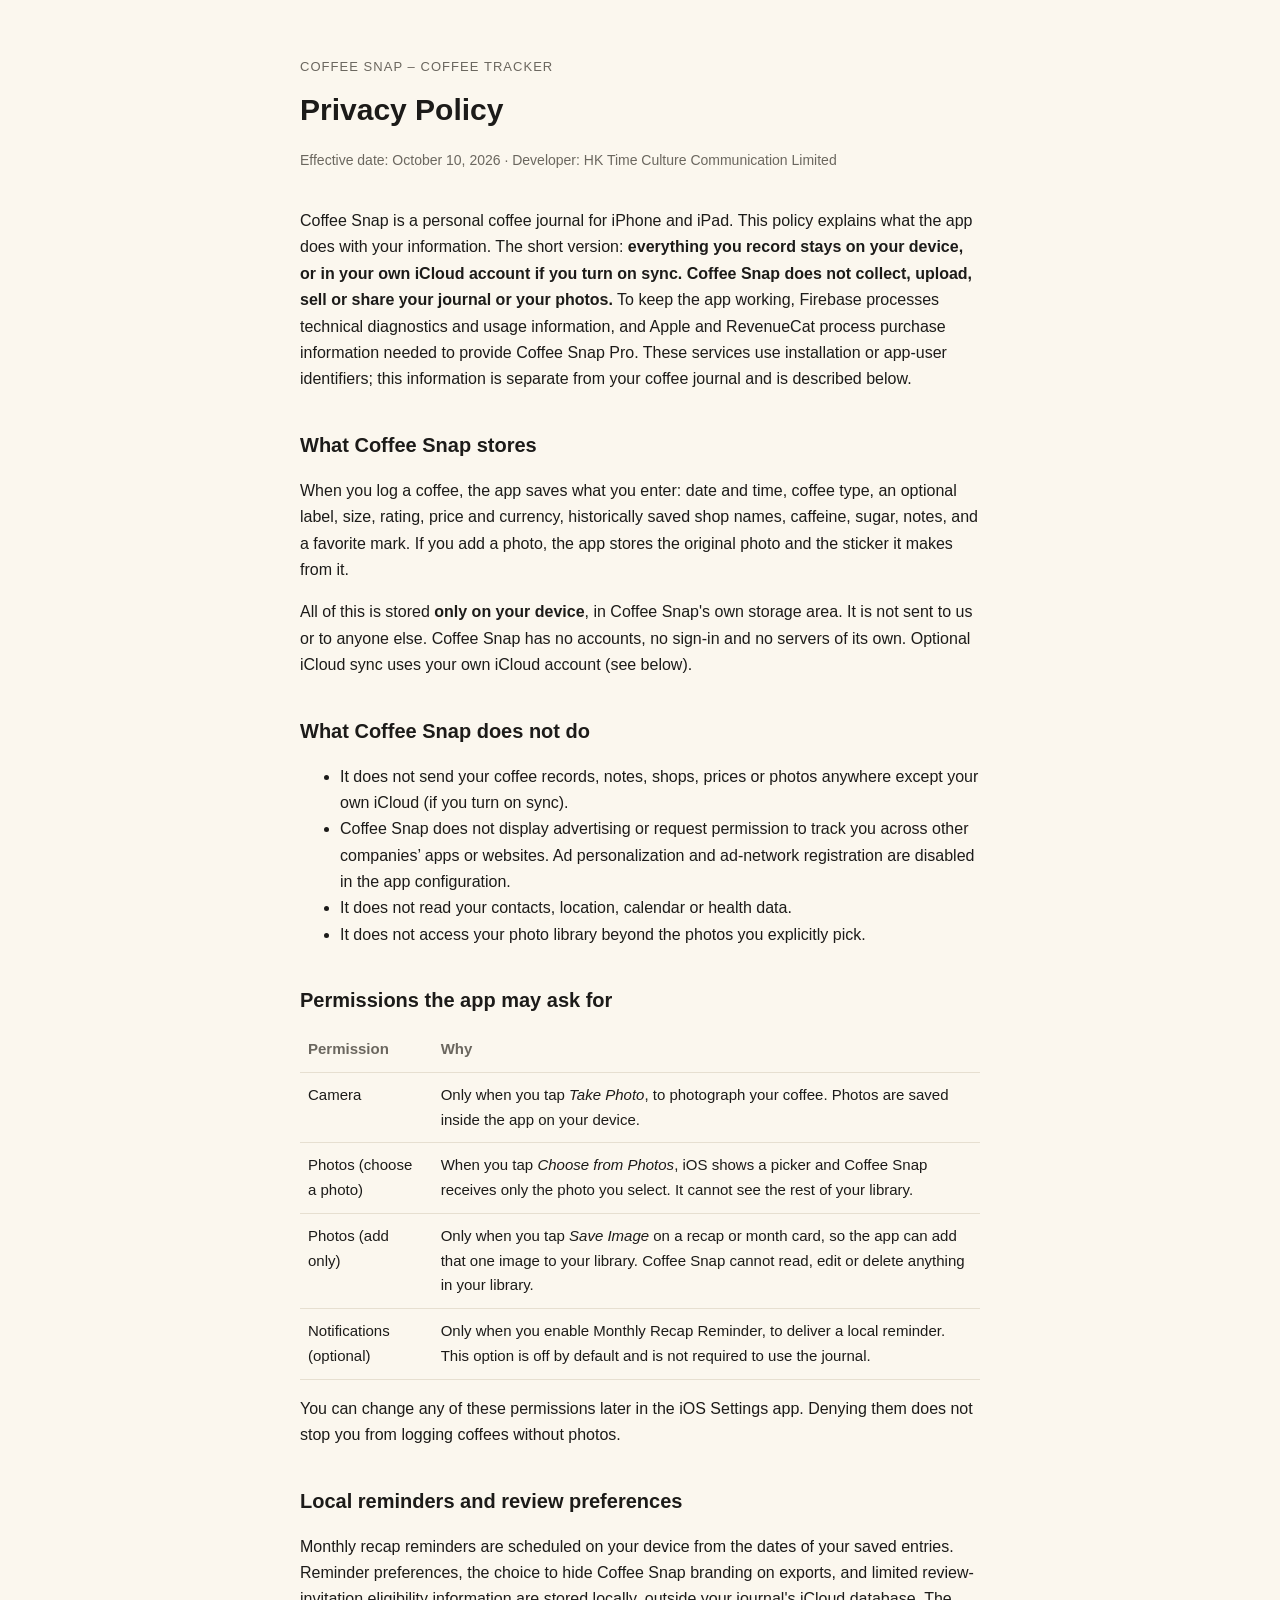
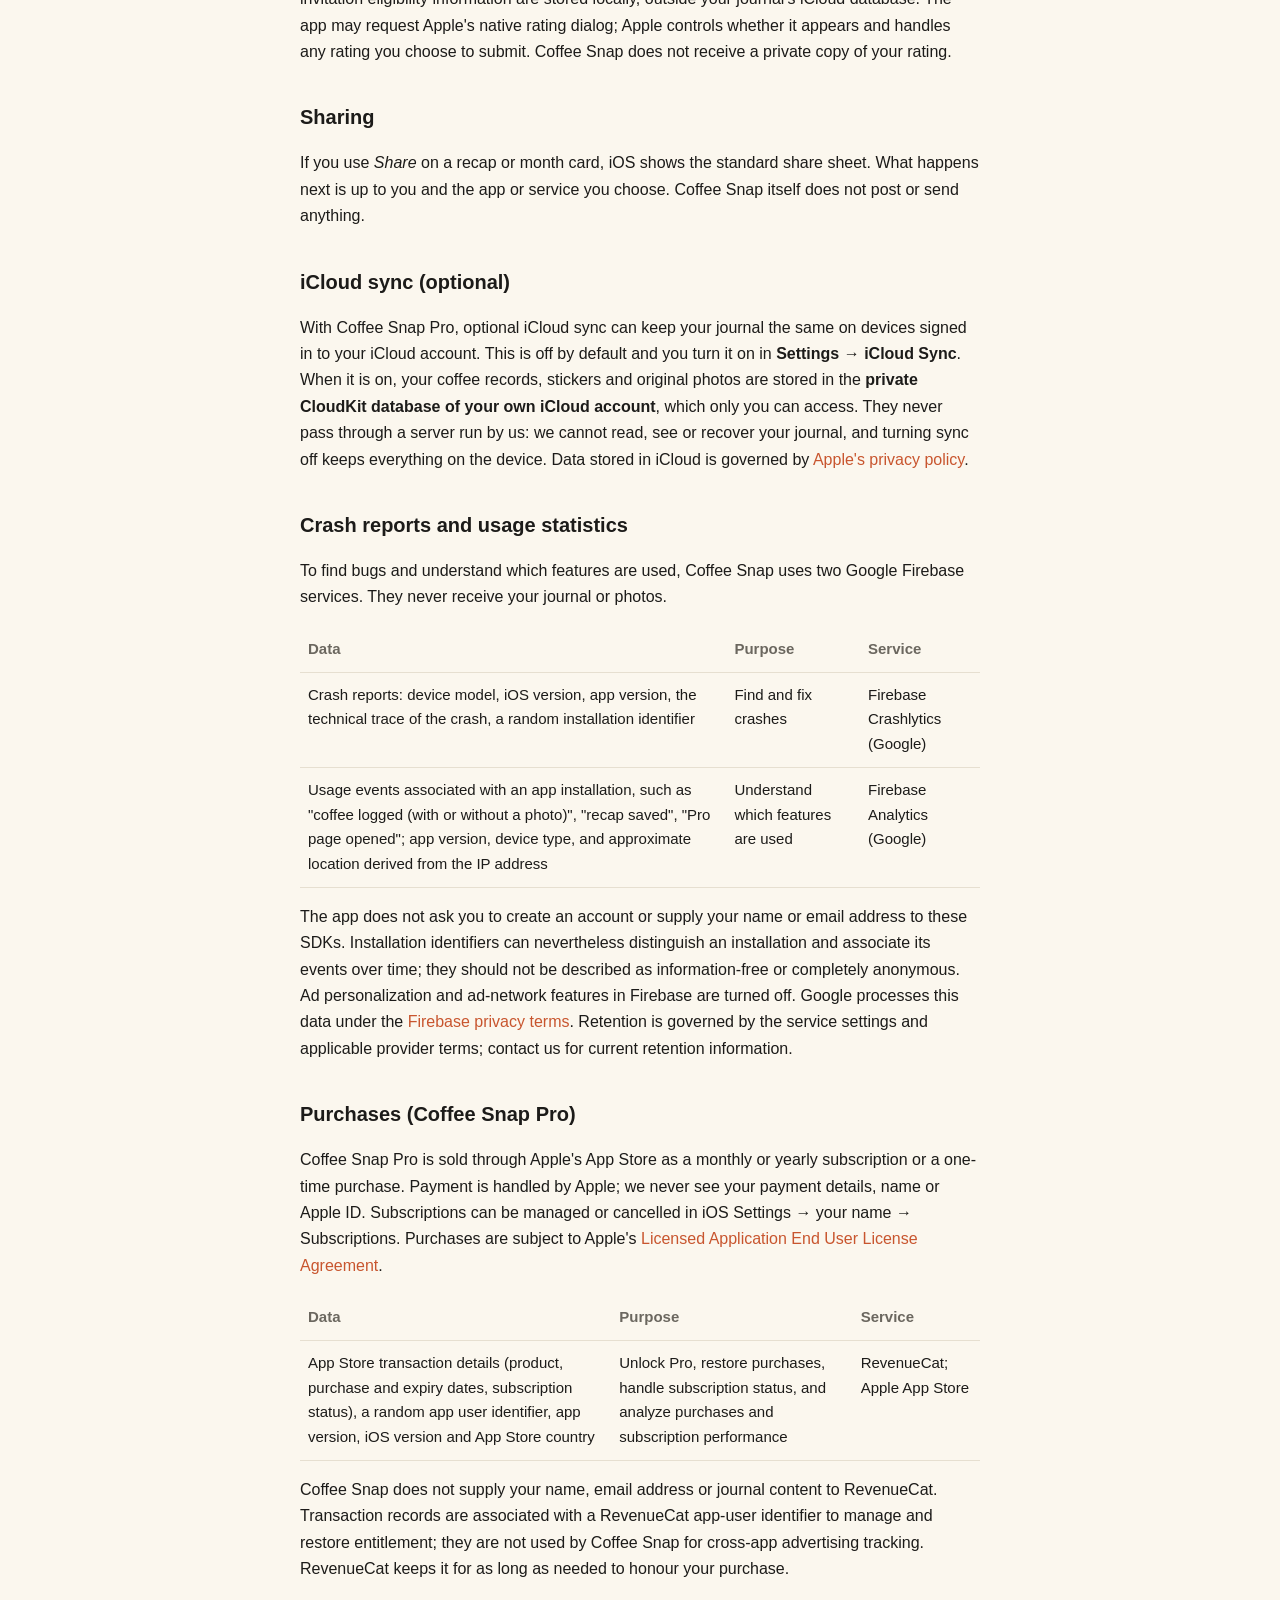
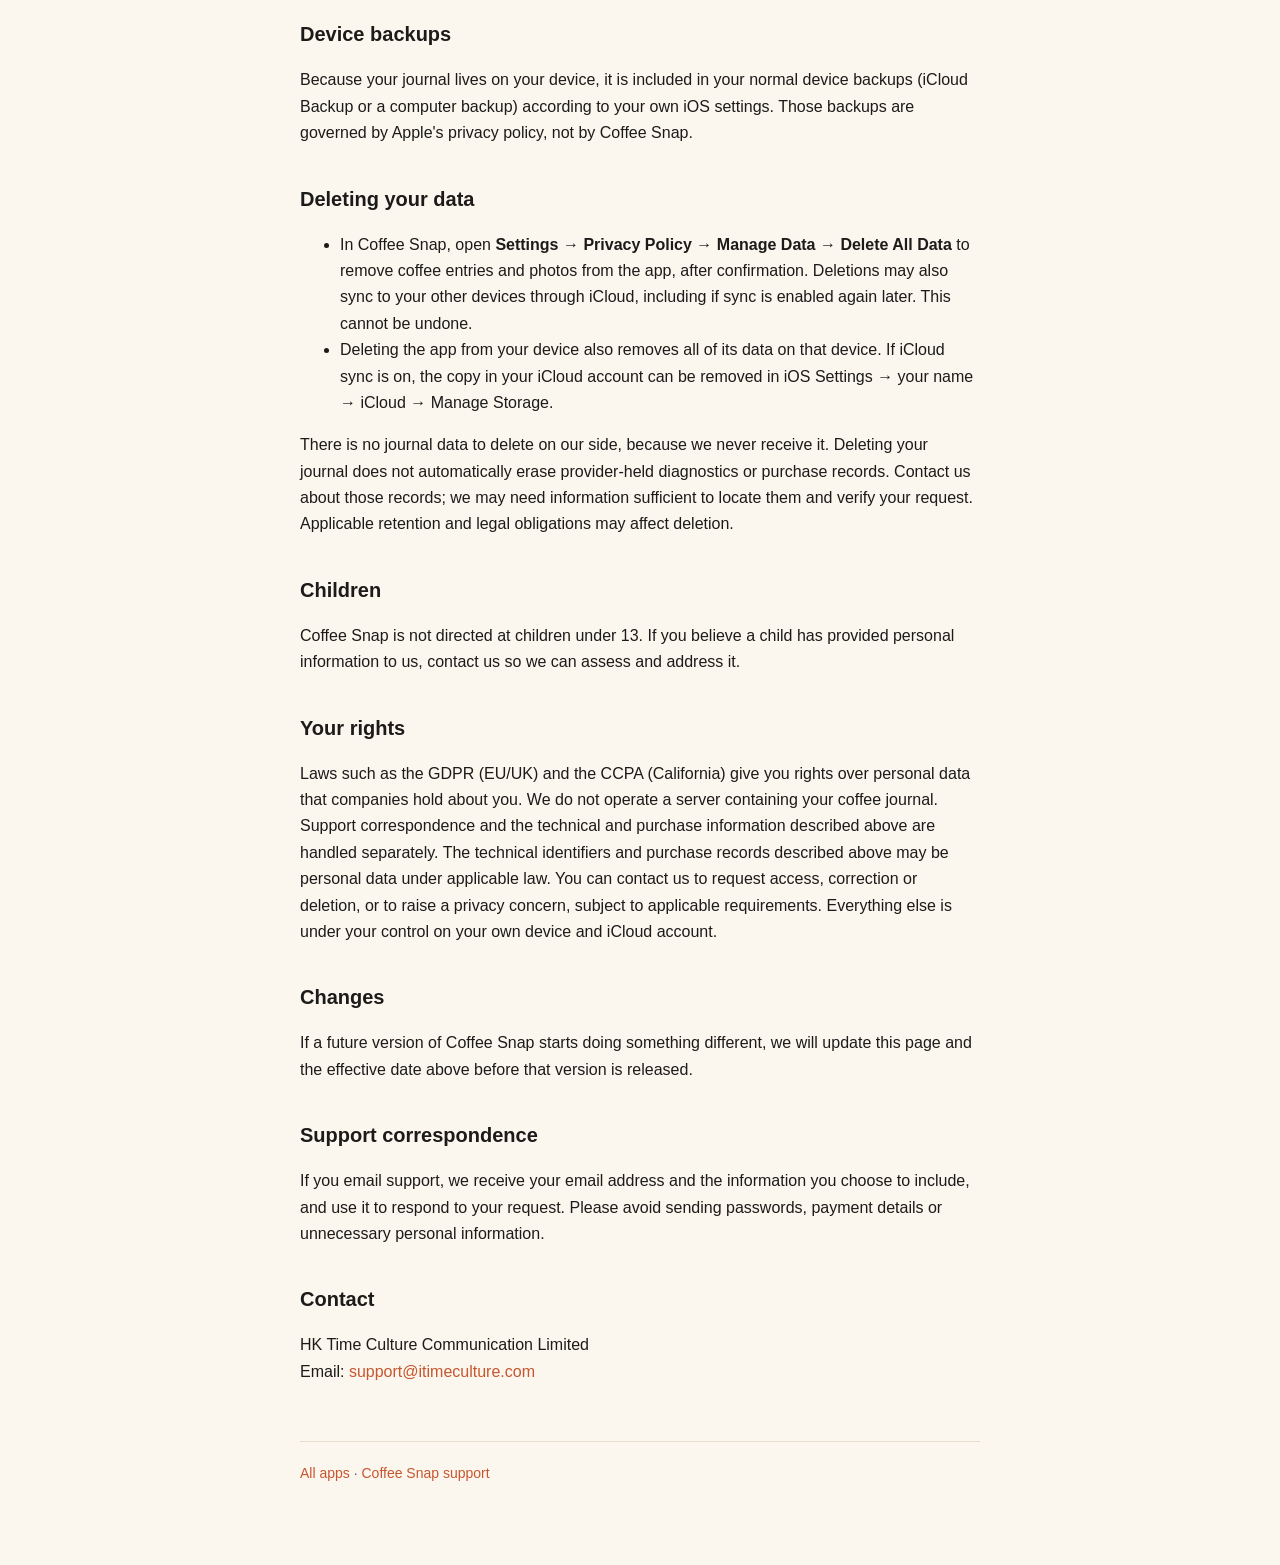
==== commit d1425440: "Update Coffee Snap privacy and support for current features" ====
--- a/coffeesnap/privacy/index.html
+++ b/coffeesnap/privacy/index.html
@@ -11,19 +11,19 @@
   <header>
     <div class="brand">Coffee Snap – Coffee Tracker</div>
     <h1>Privacy Policy</h1>
-    <p class="meta">Effective date: September 27, 2026 · Developer: HK Time Culture Communication Limited</p>
+    <p class="meta">Effective date: October 10, 2026 · Developer: HK Time Culture Communication Limited</p>
   </header>
 
-  <p>Coffee Snap is a personal coffee journal for iPhone and iPad. This policy explains what the app does with your information. The short version: <strong>everything you record stays on your device, or in your own iCloud account if you turn on sync. Coffee Snap does not collect, upload, sell or share your journal or your photos.</strong> To keep the app working we receive crash reports and anonymous usage statistics, and the purchase status needed to unlock Coffee Snap Pro. None of it is linked to you, and all of it is described below.</p>
+  <p>Coffee Snap is a personal coffee journal for iPhone and iPad. This policy explains what the app does with your information. The short version: <strong>everything you record stays on your device, or in your own iCloud account if you turn on sync. Coffee Snap does not collect, upload, sell or share your journal or your photos.</strong> To keep the app working, Firebase processes technical diagnostics and usage information, and Apple and RevenueCat process purchase information needed to provide Coffee Snap Pro. These services use installation or app-user identifiers; this information is separate from your coffee journal and is described below.</p>
 
   <h2>What Coffee Snap stores</h2>
-  <p>When you log a coffee, the app saves what you enter: date and time, coffee type, an optional label, size, rating, price and currency, shop name, caffeine, sugar, notes, and a favorite mark. If you add a photo, the app stores the original photo and the sticker it makes from it.</p>
+  <p>When you log a coffee, the app saves what you enter: date and time, coffee type, an optional label, size, rating, price and currency, historically saved shop names, caffeine, sugar, notes, and a favorite mark. If you add a photo, the app stores the original photo and the sticker it makes from it.</p>
   <p>All of this is stored <strong>only on your device</strong>, in Coffee Snap's own storage area. It is not sent to us or to anyone else. Coffee Snap has no accounts, no sign-in and no servers of its own. Optional iCloud sync uses your own iCloud account (see below).</p>
 
   <h2>What Coffee Snap does not do</h2>
   <ul>
     <li>It does not send your coffee records, notes, shops, prices or photos anywhere except your own iCloud (if you turn on sync).</li>
-    <li>It does not use advertising SDKs or the advertising identifier (IDFA), and it does not track you across other apps or websites.</li>
+    <li>Coffee Snap does not display advertising or request permission to track you across other companies’ apps or websites. Ad personalization and ad-network registration are disabled in the app configuration.</li>
     <li>It does not read your contacts, location, calendar or health data.</li>
     <li>It does not access your photo library beyond the photos you explicitly pick.</li>
   </ul>
@@ -34,50 +34,57 @@
     <tr><td>Camera</td><td>Only when you tap <em>Take Photo</em>, to photograph your coffee. Photos are saved inside the app on your device.</td></tr>
     <tr><td>Photos (choose a photo)</td><td>When you tap <em>Choose from Photos</em>, iOS shows a picker and Coffee Snap receives only the photo you select. It cannot see the rest of your library.</td></tr>
     <tr><td>Photos (add only)</td><td>Only when you tap <em>Save Image</em> on a recap or month card, so the app can add that one image to your library. Coffee Snap cannot read, edit or delete anything in your library.</td></tr>
+    <tr><td>Notifications (optional)</td><td>Only when you enable Monthly Recap Reminder, to deliver a local reminder. This option is off by default and is not required to use the journal.</td></tr>
   </table>
   <p>You can change any of these permissions later in the iOS Settings app. Denying them does not stop you from logging coffees without photos.</p>
+
+  <h2>Local reminders and review preferences</h2>
+  <p>Monthly recap reminders are scheduled on your device from the dates of your saved entries. Reminder preferences, the choice to hide Coffee Snap branding on exports, and limited review-invitation eligibility information are stored locally, outside your journal's iCloud database. The app may request Apple's native rating dialog; Apple controls whether it appears and handles any rating you choose to submit. Coffee Snap does not receive a private copy of your rating.</p>
 
   <h2>Sharing</h2>
   <p>If you use <em>Share</em> on a recap or month card, iOS shows the standard share sheet. What happens next is up to you and the app or service you choose. Coffee Snap itself does not post or send anything.</p>
 
   <h2>iCloud sync (optional)</h2>
-  <p>Coffee Snap can keep your journal the same on all devices signed in to your iCloud account. This is off by default and you turn it on in <strong>Settings → iCloud → Sync with iCloud</strong>. When it is on, your coffee records, stickers and original photos are stored in the <strong>private CloudKit database of your own iCloud account</strong>, which only you can access. They never pass through a server run by us: we cannot read, see or recover your journal, and turning sync off keeps everything on the device. Data stored in iCloud is governed by <a href="https://www.apple.com/legal/privacy/">Apple's privacy policy</a>.</p>
+  <p>With Coffee Snap Pro, optional iCloud sync can keep your journal the same on devices signed in to your iCloud account. This is off by default and you turn it on in <strong>Settings → iCloud Sync</strong>. When it is on, your coffee records, stickers and original photos are stored in the <strong>private CloudKit database of your own iCloud account</strong>, which only you can access. They never pass through a server run by us: we cannot read, see or recover your journal, and turning sync off keeps everything on the device. Data stored in iCloud is governed by <a href="https://www.apple.com/legal/privacy/">Apple's privacy policy</a>.</p>
 
   <h2>Crash reports and usage statistics</h2>
   <p>To find bugs and understand which features are used, Coffee Snap uses two Google Firebase services. They never receive your journal or photos.</p>
   <table>
     <tr><th>Data</th><th>Purpose</th><th>Service</th></tr>
     <tr><td>Crash reports: device model, iOS version, app version, the technical trace of the crash, a random installation identifier</td><td>Find and fix crashes</td><td>Firebase Crashlytics (Google)</td></tr>
-    <tr><td>Anonymous usage events, such as "coffee logged (with or without a photo)", "recap saved", "Pro page opened"; app version, device type, and a country derived from the IP address</td><td>Understand which features are used</td><td>Firebase Analytics (Google)</td></tr>
+    <tr><td>Usage events associated with an app installation, such as "coffee logged (with or without a photo)", "recap saved", "Pro page opened"; app version, device type, and approximate location derived from the IP address</td><td>Understand which features are used</td><td>Firebase Analytics (Google)</td></tr>
   </table>
-  <p>These identifiers are random and are not linked to your name, email address, Apple ID or any account. Ad personalization and ad-network features in Firebase are turned off. Google processes this data under the <a href="https://firebase.google.com/support/privacy">Firebase privacy terms</a>; analytics data is kept for up to 14 months.</p>
+  <p>The app does not ask you to create an account or supply your name or email address to these SDKs. Installation identifiers can nevertheless distinguish an installation and associate its events over time; they should not be described as information-free or completely anonymous. Ad personalization and ad-network features in Firebase are turned off. Google processes this data under the <a href="https://firebase.google.com/support/privacy">Firebase privacy terms</a>. Retention is governed by the service settings and applicable provider terms; contact us for current retention information.</p>
 
   <h2>Purchases (Coffee Snap Pro)</h2>
   <p>Coffee Snap Pro is sold through Apple's App Store as a monthly or yearly subscription or a one-time purchase. Payment is handled by Apple; we never see your payment details, name or Apple ID. Subscriptions can be managed or cancelled in iOS Settings → your name → Subscriptions. Purchases are subject to Apple's <a href="https://www.apple.com/legal/internet-services/itunes/dev/stdeula/">Licensed Application End User License Agreement</a>.</p>
   <table>
     <tr><th>Data</th><th>Purpose</th><th>Service</th></tr>
-    <tr><td>App Store transaction details (product, purchase and expiry dates, subscription status), a random app user identifier, app version, iOS version and App Store country</td><td>Unlock Pro, restore purchases on your other devices, handle renewals and refunds</td><td>RevenueCat; Apple App Store</td></tr>
+    <tr><td>App Store transaction details (product, purchase and expiry dates, subscription status), a random app user identifier, app version, iOS version and App Store country</td><td>Unlock Pro, restore purchases, handle subscription status, and analyze purchases and subscription performance</td><td>RevenueCat; Apple App Store</td></tr>
   </table>
-  <p>This data is not linked to your name, email address or any account, contains nothing from your journal or photos, and is not used for advertising or tracking. RevenueCat keeps it for as long as needed to honour your purchase.</p>
+  <p>Coffee Snap does not supply your name, email address or journal content to RevenueCat. Transaction records are associated with a RevenueCat app-user identifier to manage and restore entitlement; they are not used by Coffee Snap for cross-app advertising tracking. RevenueCat keeps it for as long as needed to honour your purchase.</p>
 
   <h2>Device backups</h2>
   <p>Because your journal lives on your device, it is included in your normal device backups (iCloud Backup or a computer backup) according to your own iOS settings. Those backups are governed by Apple's privacy policy, not by Coffee Snap.</p>
 
   <h2>Deleting your data</h2>
   <ul>
-    <li>In Coffee Snap, open <strong>Settings → Delete All Data</strong> to remove every coffee and photo from the app.</li>
+    <li>In Coffee Snap, open <strong>Settings → Privacy Policy → Manage Data → Delete All Data</strong> to remove coffee entries and photos from the app, after confirmation. Deletions may also sync to your other devices through iCloud, including if sync is enabled again later. This cannot be undone.</li>
     <li>Deleting the app from your device also removes all of its data on that device. If iCloud sync is on, the copy in your iCloud account can be removed in iOS Settings → your name → iCloud → Manage Storage.</li>
   </ul>
-  <p>There is no journal data to delete on our side, because we never receive it. The crash, usage and purchase records described above are not linked to you, so we generally cannot find the ones that belong to a specific person; if you have a request about them, contact us at the address below and we will help within 30 days.</p>
+  <p>There is no journal data to delete on our side, because we never receive it. Deleting your journal does not automatically erase provider-held diagnostics or purchase records. Contact us about those records; we may need information sufficient to locate them and verify your request. Applicable retention and legal obligations may affect deletion.</p>
 
   <h2>Children</h2>
-  <p>Coffee Snap is not directed at children under 13, and we do not knowingly collect personal information from anyone. The app collects no personal information from any user.</p>
+  <p>Coffee Snap is not directed at children under 13. If you believe a child has provided personal information to us, contact us so we can assess and address it.</p>
 
   <h2>Your rights</h2>
-  <p>Laws such as the GDPR (EU/UK) and the CCPA (California) give you rights over personal data that companies hold about you. Coffee Snap holds no record of who you are or what you logged. The crash, usage and purchase records above are not linked to you personally; you can still contact us about them. Everything else is under your control on your own device and iCloud account.</p>
+  <p>Laws such as the GDPR (EU/UK) and the CCPA (California) give you rights over personal data that companies hold about you. We do not operate a server containing your coffee journal. Support correspondence and the technical and purchase information described above are handled separately. The technical identifiers and purchase records described above may be personal data under applicable law. You can contact us to request access, correction or deletion, or to raise a privacy concern, subject to applicable requirements. Everything else is under your control on your own device and iCloud account.</p>
 
   <h2>Changes</h2>
   <p>If a future version of Coffee Snap starts doing something different, we will update this page and the effective date above before that version is released.</p>
+
+  <h2>Support correspondence</h2>
+  <p>If you email support, we receive your email address and the information you choose to include, and use it to respond to your request. Please avoid sending passwords, payment details or unnecessary personal information.</p>
 
   <h2>Contact</h2>
   <p>HK Time Culture Communication Limited<br>Email: <a href="mailto:support@itimeculture.com">support@itimeculture.com</a></p>
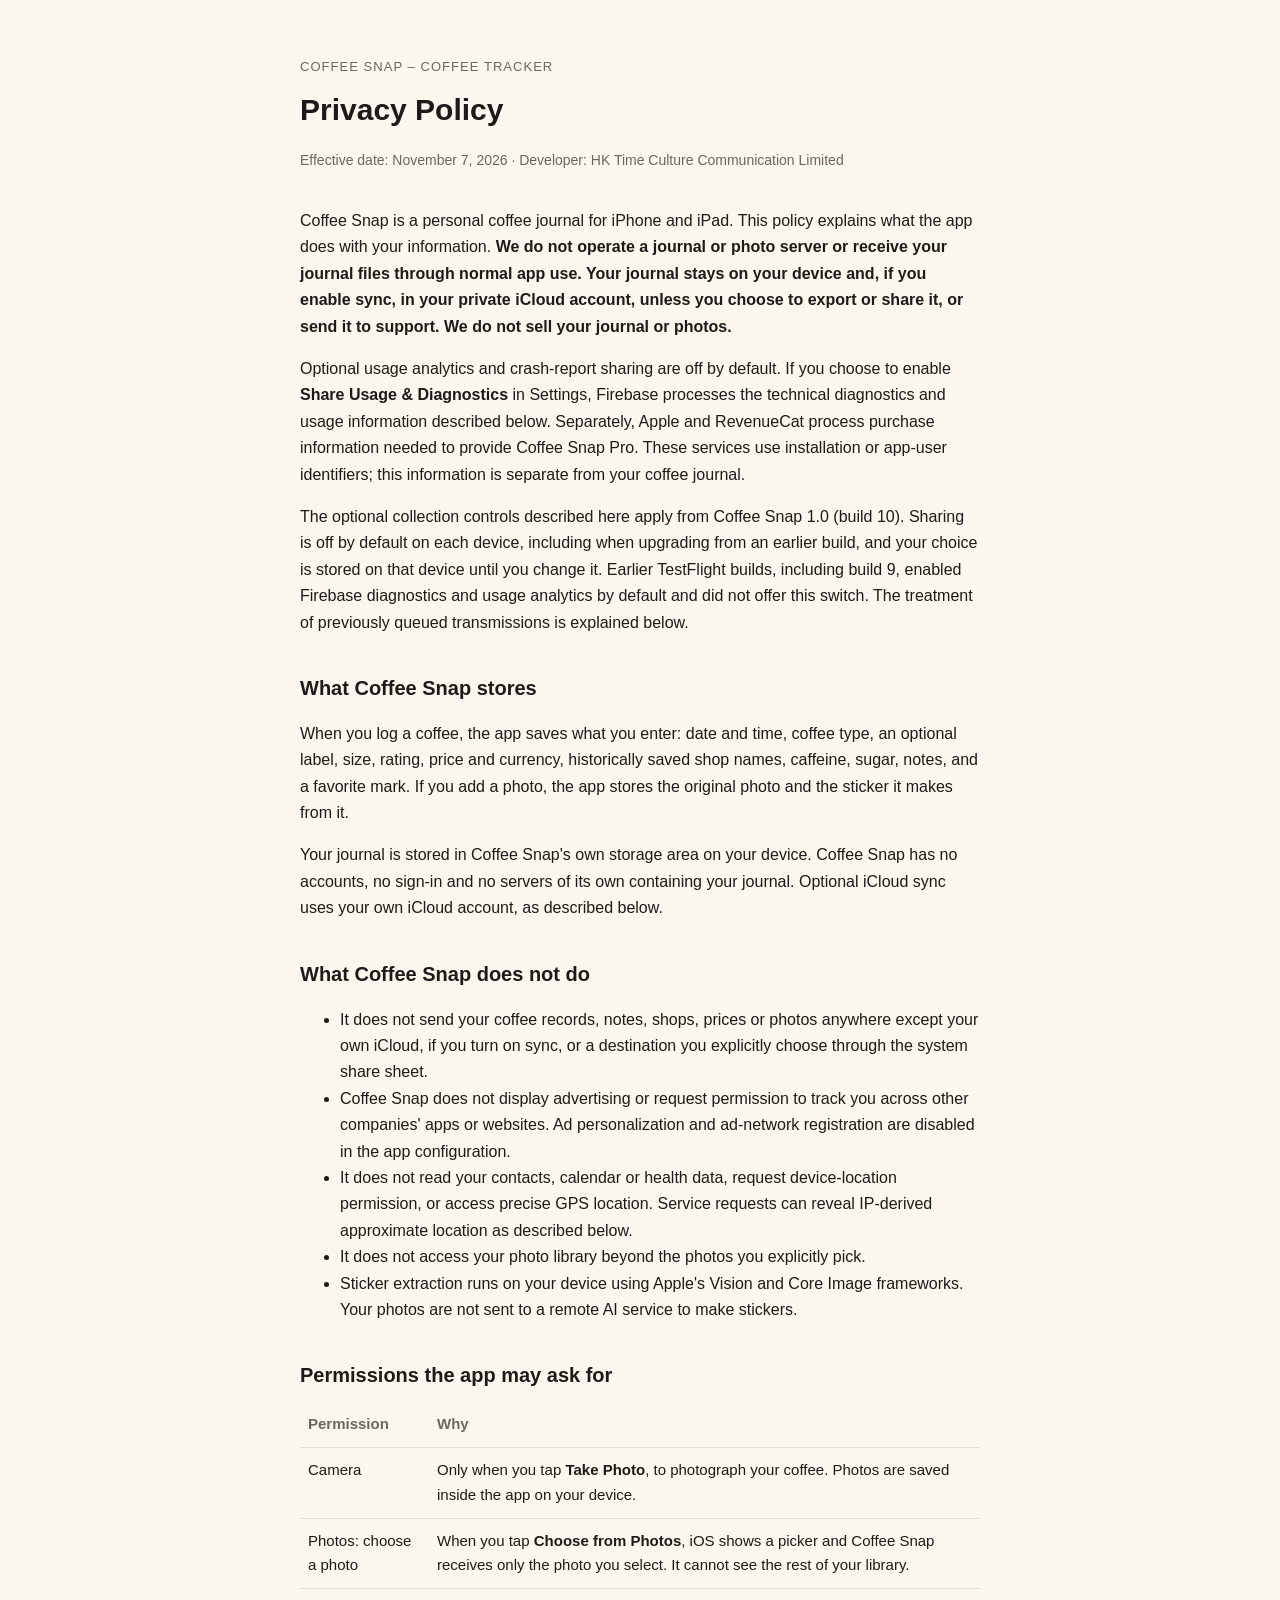
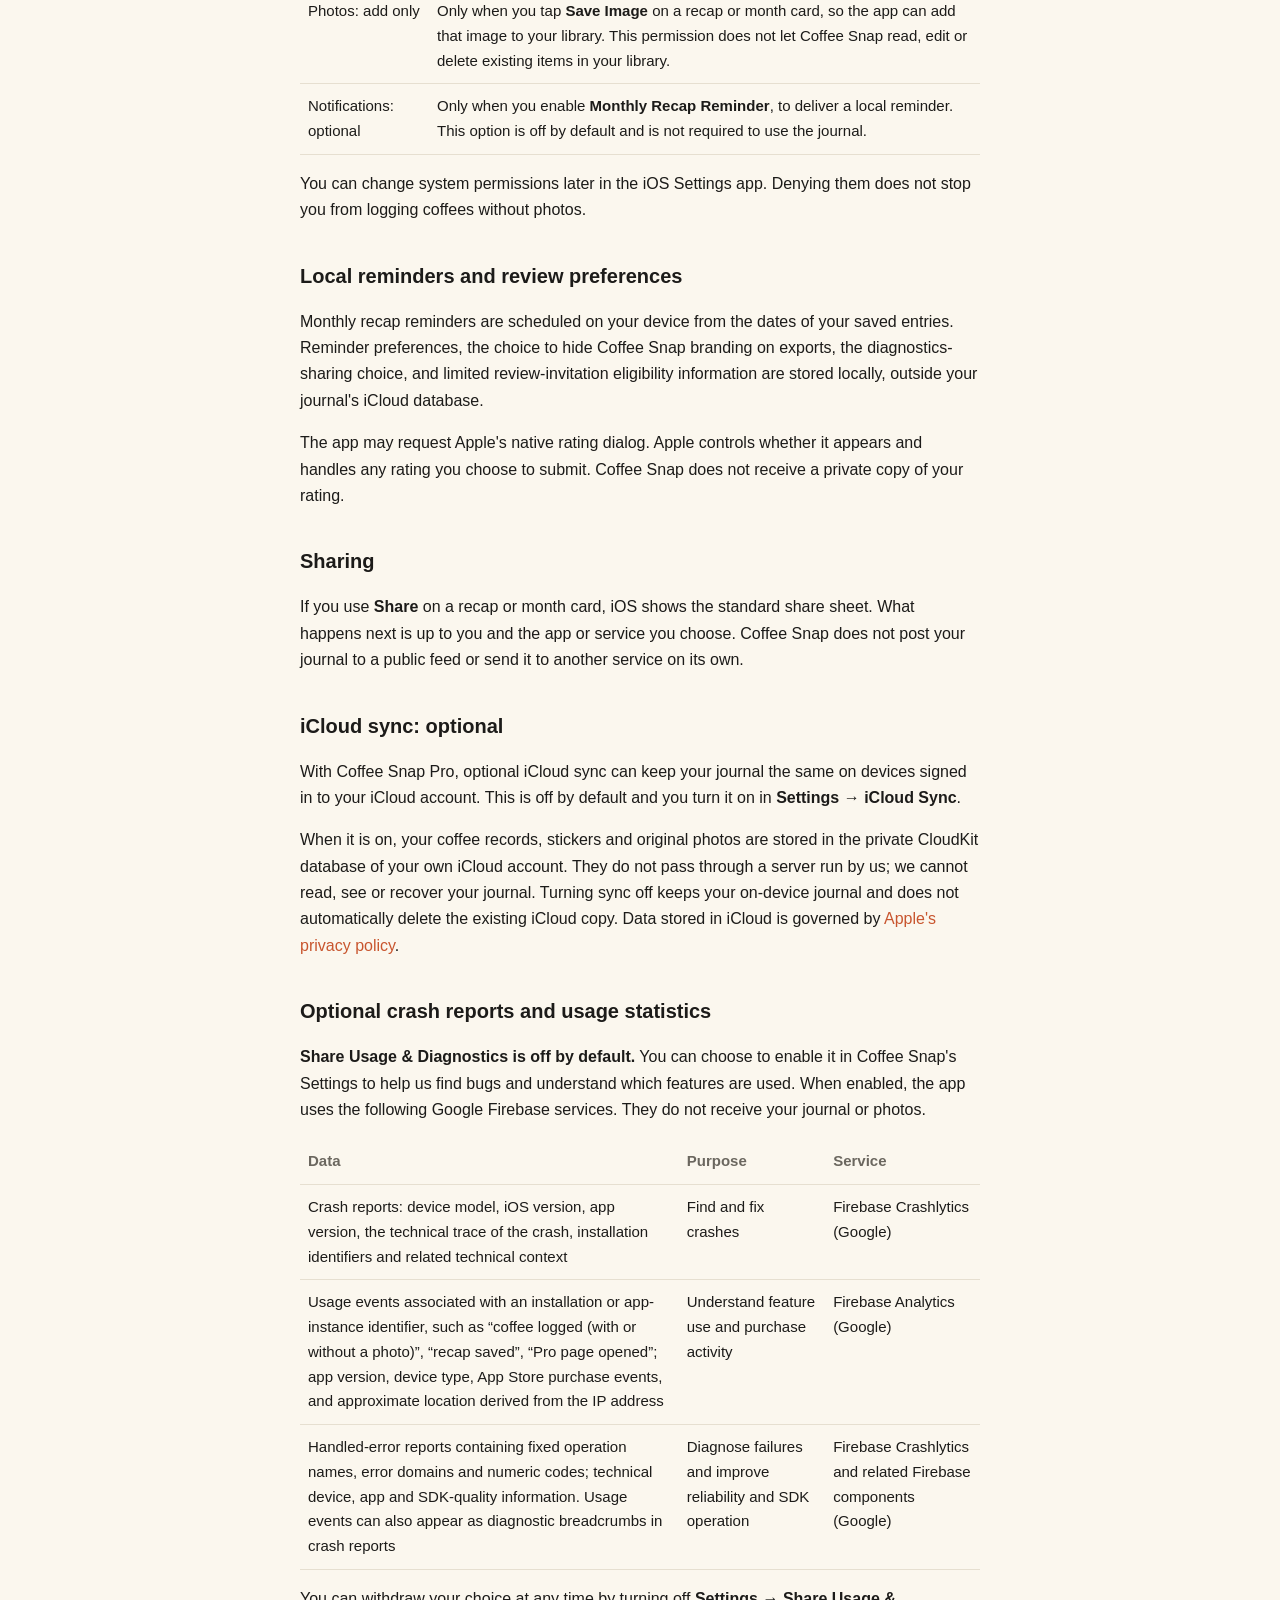
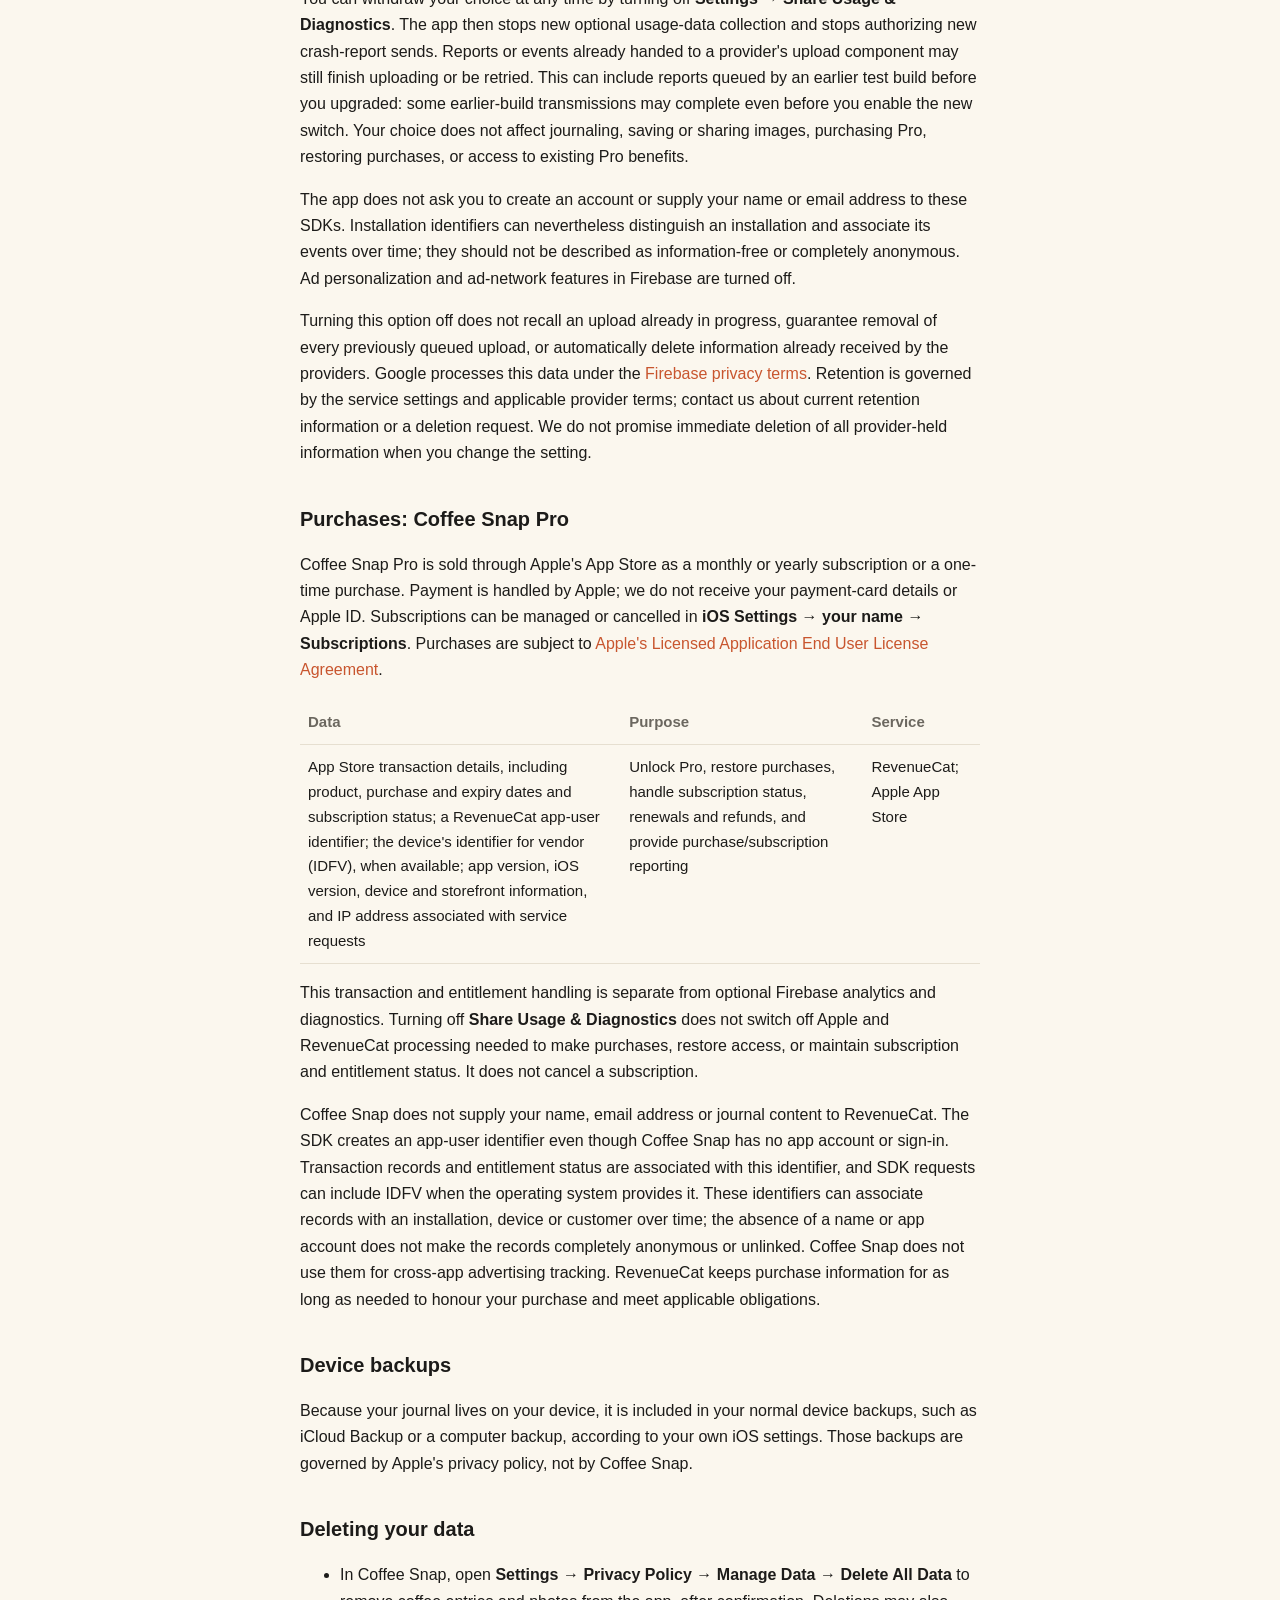
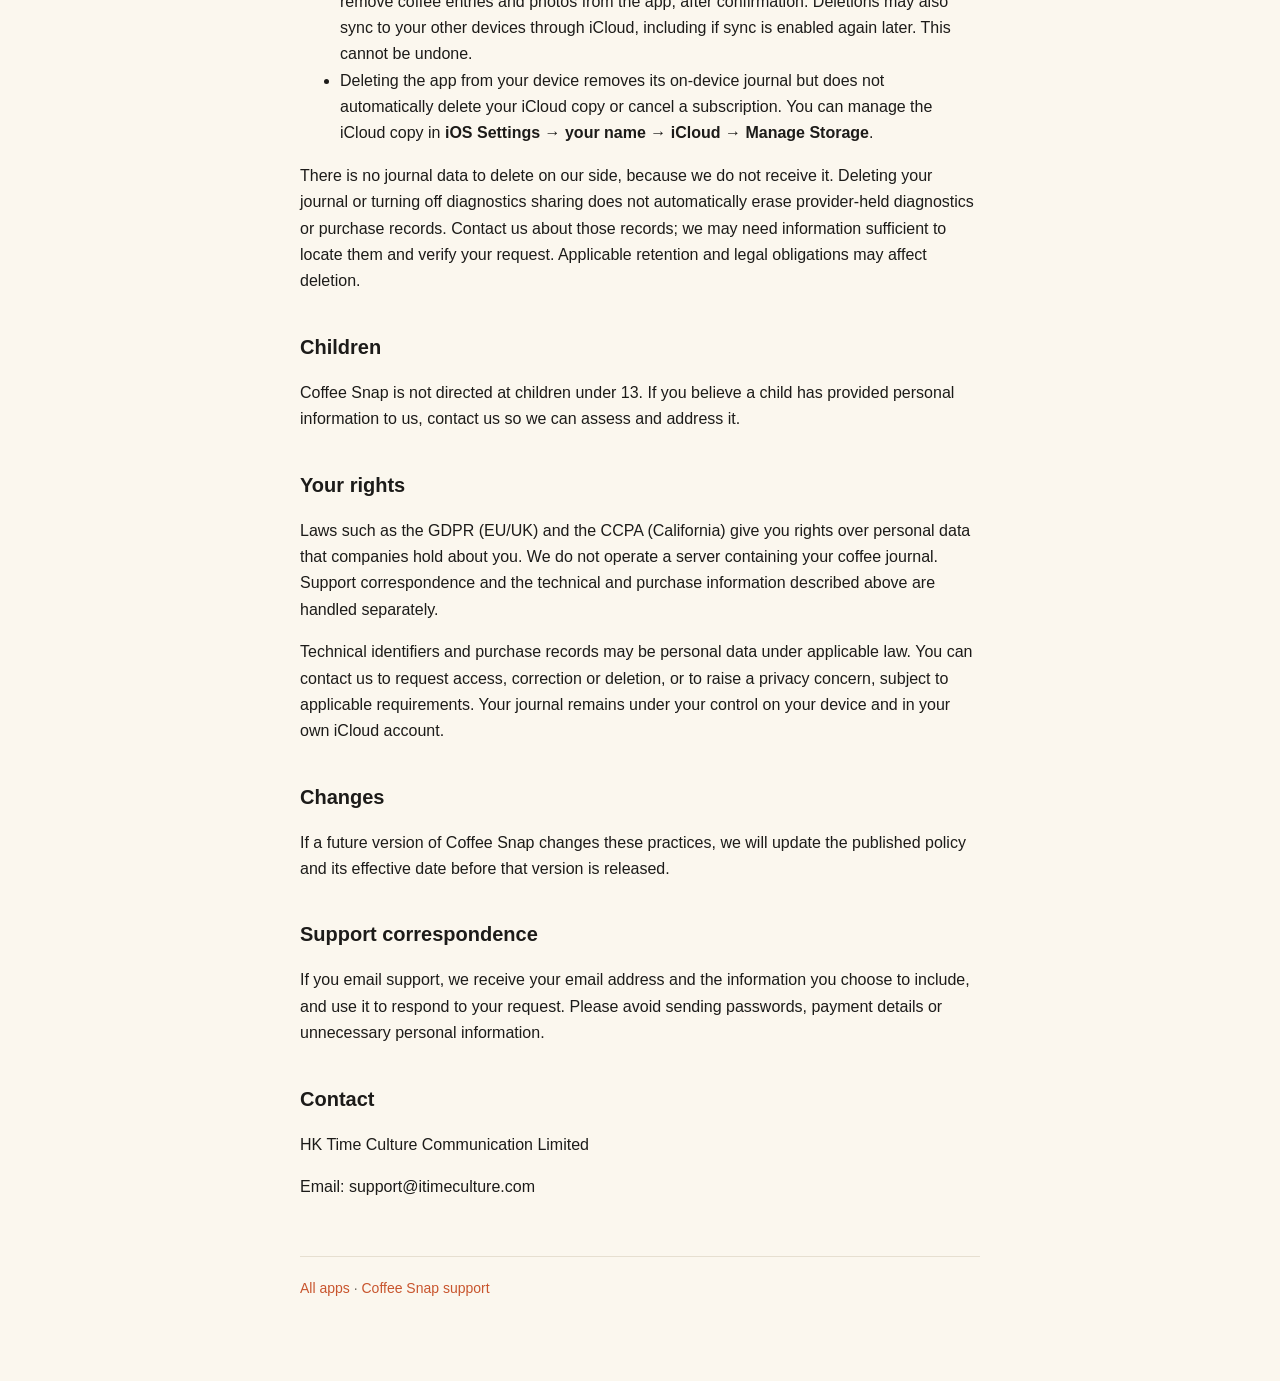
==== commit d5e860e8: "Update Coffee Snap privacy disclosures and diagnostics controls" ====
--- a/coffeesnap/privacy/index.html
+++ b/coffeesnap/privacy/index.html
@@ -11,83 +11,148 @@
   <header>
     <div class="brand">Coffee Snap – Coffee Tracker</div>
     <h1>Privacy Policy</h1>
-    <p class="meta">Effective date: October 10, 2026 · Developer: HK Time Culture Communication Limited</p>
+    <p class="meta">Effective date: November 7, 2026 · Developer: HK Time Culture Communication Limited</p>
   </header>
 
-  <p>Coffee Snap is a personal coffee journal for iPhone and iPad. This policy explains what the app does with your information. The short version: <strong>everything you record stays on your device, or in your own iCloud account if you turn on sync. Coffee Snap does not collect, upload, sell or share your journal or your photos.</strong> To keep the app working, Firebase processes technical diagnostics and usage information, and Apple and RevenueCat process purchase information needed to provide Coffee Snap Pro. These services use installation or app-user identifiers; this information is separate from your coffee journal and is described below.</p>
+  <p>Coffee Snap is a personal coffee journal for iPhone and iPad. This policy explains what the app does with your information. <strong>We do not operate a journal or photo server or receive your journal files through normal app use. Your journal stays on your device and, if you enable sync, in your private iCloud account, unless you choose to export or share it, or send it to support. We do not sell your journal or photos.</strong></p>
+
+  <p>Optional usage analytics and crash-report sharing are off by default. If you choose to enable <strong>Share Usage &amp; Diagnostics</strong> in Settings, Firebase processes the technical diagnostics and usage information described below. Separately, Apple and RevenueCat process purchase information needed to provide Coffee Snap Pro. These services use installation or app-user identifiers; this information is separate from your coffee journal.</p>
+
+  <p>The optional collection controls described here apply from Coffee Snap 1.0 (build 10). Sharing is off by default on each device, including when upgrading from an earlier build, and your choice is stored on that device until you change it. Earlier TestFlight builds, including build 9, enabled Firebase diagnostics and usage analytics by default and did not offer this switch. The treatment of previously queued transmissions is explained below.</p>
 
   <h2>What Coffee Snap stores</h2>
+
   <p>When you log a coffee, the app saves what you enter: date and time, coffee type, an optional label, size, rating, price and currency, historically saved shop names, caffeine, sugar, notes, and a favorite mark. If you add a photo, the app stores the original photo and the sticker it makes from it.</p>
-  <p>All of this is stored <strong>only on your device</strong>, in Coffee Snap's own storage area. It is not sent to us or to anyone else. Coffee Snap has no accounts, no sign-in and no servers of its own. Optional iCloud sync uses your own iCloud account (see below).</p>
+
+  <p>Your journal is stored in Coffee Snap's own storage area on your device. Coffee Snap has no accounts, no sign-in and no servers of its own containing your journal. Optional iCloud sync uses your own iCloud account, as described below.</p>
 
   <h2>What Coffee Snap does not do</h2>
+
   <ul>
-    <li>It does not send your coffee records, notes, shops, prices or photos anywhere except your own iCloud (if you turn on sync).</li>
-    <li>Coffee Snap does not display advertising or request permission to track you across other companies’ apps or websites. Ad personalization and ad-network registration are disabled in the app configuration.</li>
-    <li>It does not read your contacts, location, calendar or health data.</li>
+
+    <li>It does not send your coffee records, notes, shops, prices or photos anywhere except your own iCloud, if you turn on sync, or a destination you explicitly choose through the system share sheet.</li>
+
+    <li>Coffee Snap does not display advertising or request permission to track you across other companies' apps or websites. Ad personalization and ad-network registration are disabled in the app configuration.</li>
+
+    <li>It does not read your contacts, calendar or health data, request device-location permission, or access precise GPS location. Service requests can reveal IP-derived approximate location as described below.</li>
+
     <li>It does not access your photo library beyond the photos you explicitly pick.</li>
+
+    <li>Sticker extraction runs on your device using Apple's Vision and Core Image frameworks. Your photos are not sent to a remote AI service to make stickers.</li>
+
   </ul>
 
   <h2>Permissions the app may ask for</h2>
+
   <table>
+
     <tr><th>Permission</th><th>Why</th></tr>
-    <tr><td>Camera</td><td>Only when you tap <em>Take Photo</em>, to photograph your coffee. Photos are saved inside the app on your device.</td></tr>
-    <tr><td>Photos (choose a photo)</td><td>When you tap <em>Choose from Photos</em>, iOS shows a picker and Coffee Snap receives only the photo you select. It cannot see the rest of your library.</td></tr>
-    <tr><td>Photos (add only)</td><td>Only when you tap <em>Save Image</em> on a recap or month card, so the app can add that one image to your library. Coffee Snap cannot read, edit or delete anything in your library.</td></tr>
-    <tr><td>Notifications (optional)</td><td>Only when you enable Monthly Recap Reminder, to deliver a local reminder. This option is off by default and is not required to use the journal.</td></tr>
+
+    <tr><td>Camera</td><td>Only when you tap <strong>Take Photo</strong>, to photograph your coffee. Photos are saved inside the app on your device.</td></tr>
+
+    <tr><td>Photos: choose a photo</td><td>When you tap <strong>Choose from Photos</strong>, iOS shows a picker and Coffee Snap receives only the photo you select. It cannot see the rest of your library.</td></tr>
+
+    <tr><td>Photos: add only</td><td>Only when you tap <strong>Save Image</strong> on a recap or month card, so the app can add that image to your library. This permission does not let Coffee Snap read, edit or delete existing items in your library.</td></tr>
+
+    <tr><td>Notifications: optional</td><td>Only when you enable <strong>Monthly Recap Reminder</strong>, to deliver a local reminder. This option is off by default and is not required to use the journal.</td></tr>
+
   </table>
-  <p>You can change any of these permissions later in the iOS Settings app. Denying them does not stop you from logging coffees without photos.</p>
+
+  <p>You can change system permissions later in the iOS Settings app. Denying them does not stop you from logging coffees without photos.</p>
 
   <h2>Local reminders and review preferences</h2>
-  <p>Monthly recap reminders are scheduled on your device from the dates of your saved entries. Reminder preferences, the choice to hide Coffee Snap branding on exports, and limited review-invitation eligibility information are stored locally, outside your journal's iCloud database. The app may request Apple's native rating dialog; Apple controls whether it appears and handles any rating you choose to submit. Coffee Snap does not receive a private copy of your rating.</p>
+
+  <p>Monthly recap reminders are scheduled on your device from the dates of your saved entries. Reminder preferences, the choice to hide Coffee Snap branding on exports, the diagnostics-sharing choice, and limited review-invitation eligibility information are stored locally, outside your journal's iCloud database.</p>
+
+  <p>The app may request Apple's native rating dialog. Apple controls whether it appears and handles any rating you choose to submit. Coffee Snap does not receive a private copy of your rating.</p>
 
   <h2>Sharing</h2>
-  <p>If you use <em>Share</em> on a recap or month card, iOS shows the standard share sheet. What happens next is up to you and the app or service you choose. Coffee Snap itself does not post or send anything.</p>
 
-  <h2>iCloud sync (optional)</h2>
-  <p>With Coffee Snap Pro, optional iCloud sync can keep your journal the same on devices signed in to your iCloud account. This is off by default and you turn it on in <strong>Settings → iCloud Sync</strong>. When it is on, your coffee records, stickers and original photos are stored in the <strong>private CloudKit database of your own iCloud account</strong>, which only you can access. They never pass through a server run by us: we cannot read, see or recover your journal, and turning sync off keeps everything on the device. Data stored in iCloud is governed by <a href="https://www.apple.com/legal/privacy/">Apple's privacy policy</a>.</p>
+  <p>If you use <strong>Share</strong> on a recap or month card, iOS shows the standard share sheet. What happens next is up to you and the app or service you choose. Coffee Snap does not post your journal to a public feed or send it to another service on its own.</p>
 
-  <h2>Crash reports and usage statistics</h2>
-  <p>To find bugs and understand which features are used, Coffee Snap uses two Google Firebase services. They never receive your journal or photos.</p>
+  <h2>iCloud sync: optional</h2>
+
+  <p>With Coffee Snap Pro, optional iCloud sync can keep your journal the same on devices signed in to your iCloud account. This is off by default and you turn it on in <strong>Settings → iCloud Sync</strong>.</p>
+
+  <p>When it is on, your coffee records, stickers and original photos are stored in the private CloudKit database of your own iCloud account. They do not pass through a server run by us; we cannot read, see or recover your journal. Turning sync off keeps your on-device journal and does not automatically delete the existing iCloud copy. Data stored in iCloud is governed by <a href="https://www.apple.com/legal/privacy/">Apple&#x27;s privacy policy</a>.</p>
+
+  <h2>Optional crash reports and usage statistics</h2>
+
+  <p><strong>Share Usage &amp; Diagnostics is off by default.</strong> You can choose to enable it in Coffee Snap's Settings to help us find bugs and understand which features are used. When enabled, the app uses the following Google Firebase services. They do not receive your journal or photos.</p>
+
   <table>
+
     <tr><th>Data</th><th>Purpose</th><th>Service</th></tr>
-    <tr><td>Crash reports: device model, iOS version, app version, the technical trace of the crash, a random installation identifier</td><td>Find and fix crashes</td><td>Firebase Crashlytics (Google)</td></tr>
-    <tr><td>Usage events associated with an app installation, such as "coffee logged (with or without a photo)", "recap saved", "Pro page opened"; app version, device type, and approximate location derived from the IP address</td><td>Understand which features are used</td><td>Firebase Analytics (Google)</td></tr>
+
+    <tr><td>Crash reports: device model, iOS version, app version, the technical trace of the crash, installation identifiers and related technical context</td><td>Find and fix crashes</td><td>Firebase Crashlytics (Google)</td></tr>
+
+    <tr><td>Usage events associated with an installation or app-instance identifier, such as “coffee logged (with or without a photo)”, “recap saved”, “Pro page opened”; app version, device type, App Store purchase events, and approximate location derived from the IP address</td><td>Understand feature use and purchase activity</td><td>Firebase Analytics (Google)</td></tr>
+
+    <tr><td>Handled-error reports containing fixed operation names, error domains and numeric codes; technical device, app and SDK-quality information. Usage events can also appear as diagnostic breadcrumbs in crash reports</td><td>Diagnose failures and improve reliability and SDK operation</td><td>Firebase Crashlytics and related Firebase components (Google)</td></tr>
+
   </table>
-  <p>The app does not ask you to create an account or supply your name or email address to these SDKs. Installation identifiers can nevertheless distinguish an installation and associate its events over time; they should not be described as information-free or completely anonymous. Ad personalization and ad-network features in Firebase are turned off. Google processes this data under the <a href="https://firebase.google.com/support/privacy">Firebase privacy terms</a>. Retention is governed by the service settings and applicable provider terms; contact us for current retention information.</p>
 
-  <h2>Purchases (Coffee Snap Pro)</h2>
-  <p>Coffee Snap Pro is sold through Apple's App Store as a monthly or yearly subscription or a one-time purchase. Payment is handled by Apple; we never see your payment details, name or Apple ID. Subscriptions can be managed or cancelled in iOS Settings → your name → Subscriptions. Purchases are subject to Apple's <a href="https://www.apple.com/legal/internet-services/itunes/dev/stdeula/">Licensed Application End User License Agreement</a>.</p>
+  <p>You can withdraw your choice at any time by turning off <strong>Settings → Share Usage &amp; Diagnostics</strong>. The app then stops new optional usage-data collection and stops authorizing new crash-report sends. Reports or events already handed to a provider's upload component may still finish uploading or be retried. This can include reports queued by an earlier test build before you upgraded: some earlier-build transmissions may complete even before you enable the new switch. Your choice does not affect journaling, saving or sharing images, purchasing Pro, restoring purchases, or access to existing Pro benefits.</p>
+
+  <p>The app does not ask you to create an account or supply your name or email address to these SDKs. Installation identifiers can nevertheless distinguish an installation and associate its events over time; they should not be described as information-free or completely anonymous. Ad personalization and ad-network features in Firebase are turned off.</p>
+
+  <p>Turning this option off does not recall an upload already in progress, guarantee removal of every previously queued upload, or automatically delete information already received by the providers. Google processes this data under the <a href="https://firebase.google.com/support/privacy">Firebase privacy terms</a>. Retention is governed by the service settings and applicable provider terms; contact us about current retention information or a deletion request. We do not promise immediate deletion of all provider-held information when you change the setting.</p>
+
+  <h2>Purchases: Coffee Snap Pro</h2>
+
+  <p>Coffee Snap Pro is sold through Apple's App Store as a monthly or yearly subscription or a one-time purchase. Payment is handled by Apple; we do not receive your payment-card details or Apple ID. Subscriptions can be managed or cancelled in <strong>iOS Settings → your name → Subscriptions</strong>. Purchases are subject to <a href="https://www.apple.com/legal/internet-services/itunes/dev/stdeula/">Apple&#x27;s Licensed Application End User License Agreement</a>.</p>
+
   <table>
+
     <tr><th>Data</th><th>Purpose</th><th>Service</th></tr>
-    <tr><td>App Store transaction details (product, purchase and expiry dates, subscription status), a random app user identifier, app version, iOS version and App Store country</td><td>Unlock Pro, restore purchases, handle subscription status, and analyze purchases and subscription performance</td><td>RevenueCat; Apple App Store</td></tr>
+
+    <tr><td>App Store transaction details, including product, purchase and expiry dates and subscription status; a RevenueCat app-user identifier; the device's identifier for vendor (IDFV), when available; app version, iOS version, device and storefront information, and IP address associated with service requests</td><td>Unlock Pro, restore purchases, handle subscription status, renewals and refunds, and provide purchase/subscription reporting</td><td>RevenueCat; Apple App Store</td></tr>
+
   </table>
-  <p>Coffee Snap does not supply your name, email address or journal content to RevenueCat. Transaction records are associated with a RevenueCat app-user identifier to manage and restore entitlement; they are not used by Coffee Snap for cross-app advertising tracking. RevenueCat keeps it for as long as needed to honour your purchase.</p>
+
+  <p>This transaction and entitlement handling is separate from optional Firebase analytics and diagnostics. Turning off <strong>Share Usage &amp; Diagnostics</strong> does not switch off Apple and RevenueCat processing needed to make purchases, restore access, or maintain subscription and entitlement status. It does not cancel a subscription.</p>
+
+  <p>Coffee Snap does not supply your name, email address or journal content to RevenueCat. The SDK creates an app-user identifier even though Coffee Snap has no app account or sign-in. Transaction records and entitlement status are associated with this identifier, and SDK requests can include IDFV when the operating system provides it. These identifiers can associate records with an installation, device or customer over time; the absence of a name or app account does not make the records completely anonymous or unlinked. Coffee Snap does not use them for cross-app advertising tracking. RevenueCat keeps purchase information for as long as needed to honour your purchase and meet applicable obligations.</p>
 
   <h2>Device backups</h2>
-  <p>Because your journal lives on your device, it is included in your normal device backups (iCloud Backup or a computer backup) according to your own iOS settings. Those backups are governed by Apple's privacy policy, not by Coffee Snap.</p>
+
+  <p>Because your journal lives on your device, it is included in your normal device backups, such as iCloud Backup or a computer backup, according to your own iOS settings. Those backups are governed by Apple's privacy policy, not by Coffee Snap.</p>
 
   <h2>Deleting your data</h2>
+
   <ul>
+
     <li>In Coffee Snap, open <strong>Settings → Privacy Policy → Manage Data → Delete All Data</strong> to remove coffee entries and photos from the app, after confirmation. Deletions may also sync to your other devices through iCloud, including if sync is enabled again later. This cannot be undone.</li>
-    <li>Deleting the app from your device also removes all of its data on that device. If iCloud sync is on, the copy in your iCloud account can be removed in iOS Settings → your name → iCloud → Manage Storage.</li>
+
+    <li>Deleting the app from your device removes its on-device journal but does not automatically delete your iCloud copy or cancel a subscription. You can manage the iCloud copy in <strong>iOS Settings → your name → iCloud → Manage Storage</strong>.</li>
+
   </ul>
-  <p>There is no journal data to delete on our side, because we never receive it. Deleting your journal does not automatically erase provider-held diagnostics or purchase records. Contact us about those records; we may need information sufficient to locate them and verify your request. Applicable retention and legal obligations may affect deletion.</p>
+
+  <p>There is no journal data to delete on our side, because we do not receive it. Deleting your journal or turning off diagnostics sharing does not automatically erase provider-held diagnostics or purchase records. Contact us about those records; we may need information sufficient to locate them and verify your request. Applicable retention and legal obligations may affect deletion.</p>
 
   <h2>Children</h2>
+
   <p>Coffee Snap is not directed at children under 13. If you believe a child has provided personal information to us, contact us so we can assess and address it.</p>
 
   <h2>Your rights</h2>
-  <p>Laws such as the GDPR (EU/UK) and the CCPA (California) give you rights over personal data that companies hold about you. We do not operate a server containing your coffee journal. Support correspondence and the technical and purchase information described above are handled separately. The technical identifiers and purchase records described above may be personal data under applicable law. You can contact us to request access, correction or deletion, or to raise a privacy concern, subject to applicable requirements. Everything else is under your control on your own device and iCloud account.</p>
+
+  <p>Laws such as the GDPR (EU/UK) and the CCPA (California) give you rights over personal data that companies hold about you. We do not operate a server containing your coffee journal. Support correspondence and the technical and purchase information described above are handled separately.</p>
+
+  <p>Technical identifiers and purchase records may be personal data under applicable law. You can contact us to request access, correction or deletion, or to raise a privacy concern, subject to applicable requirements. Your journal remains under your control on your device and in your own iCloud account.</p>
 
   <h2>Changes</h2>
-  <p>If a future version of Coffee Snap starts doing something different, we will update this page and the effective date above before that version is released.</p>
+
+  <p>If a future version of Coffee Snap changes these practices, we will update the published policy and its effective date before that version is released.</p>
 
   <h2>Support correspondence</h2>
+
   <p>If you email support, we receive your email address and the information you choose to include, and use it to respond to your request. Please avoid sending passwords, payment details or unnecessary personal information.</p>
 
   <h2>Contact</h2>
-  <p>HK Time Culture Communication Limited<br>Email: <a href="mailto:support@itimeculture.com">support@itimeculture.com</a></p>
+
+  <p>HK Time Culture Communication Limited</p>
+
+  <p>Email: support@itimeculture.com</p>
 
   <footer><a href="/">All apps</a> · <a href="/coffeesnap/support/">Coffee Snap support</a></footer>
 </main>
